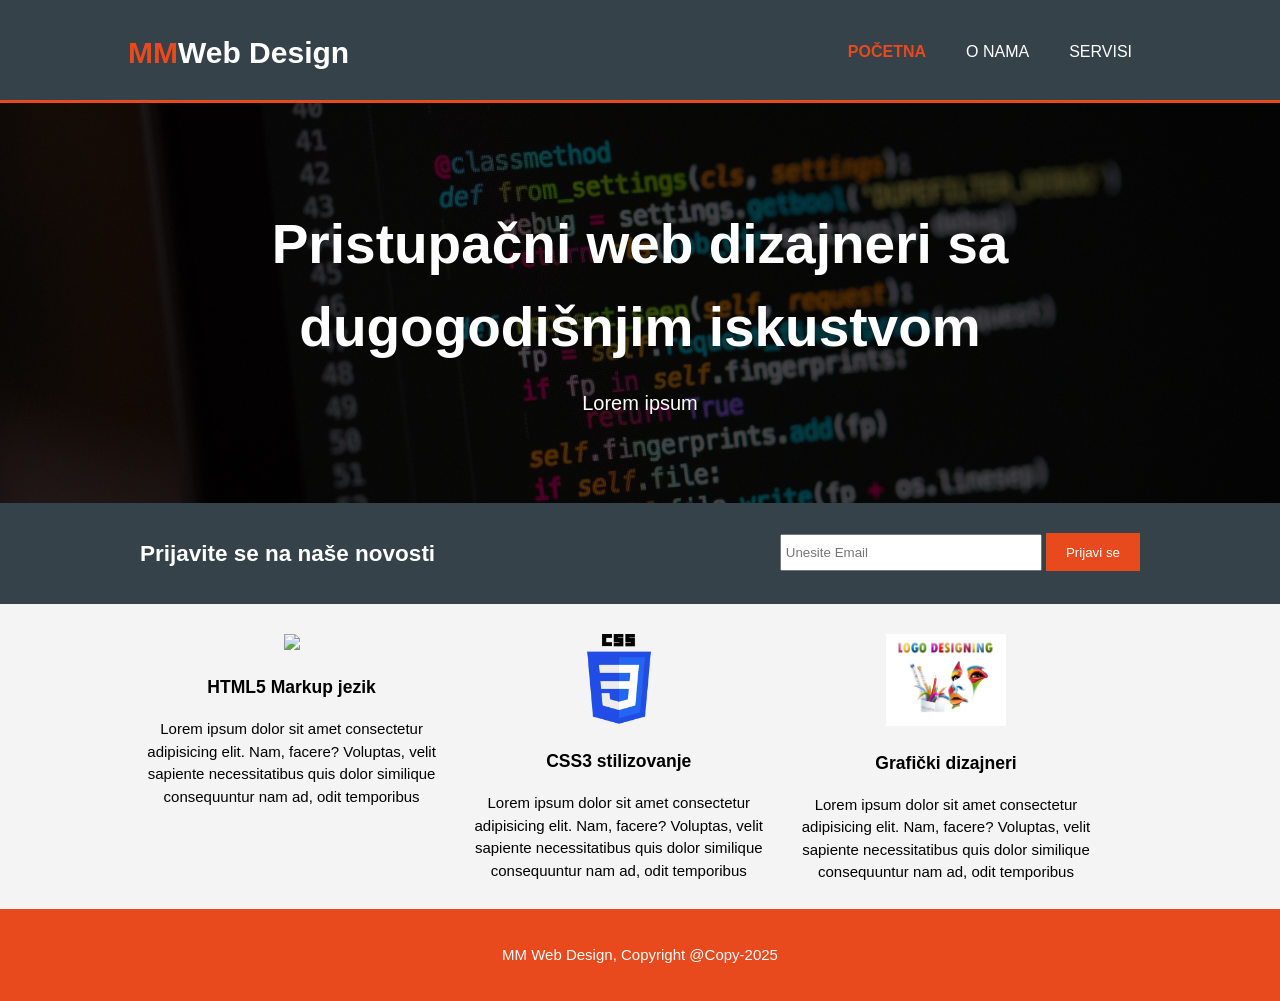
==== index.html @ d84302bc "f" ====
<!DOCTYPE html>
<html lang="en">
<head>
    <meta charset="UTF-8">
    <meta name="viewport" content="width=device-width, initial-scale=1.0">
    <title>MM Web Design | Dobro Došli</title>
    <link rel="stylesheet" type="text/css" href="ress/css/style.css">
</head>
<body>
    <header>  
        <div class="container">
            <div id="branding">
                <h1><span class="highlight">MM</span>Web Design</h1>
            </div>
            <nav>
                <ul>
                    <li class="current"><a href="index.html">Početna</a></li>
                    <li><a href="about.html">O Nama</a></li>
                    <li><a href="services.html">Servisi</a></li>
                </ul>
            </nav>
        </div>
    </header>

    <section id="showcase">
        <div class="container">
            <h1>Pristupačni web dizajneri sa dugogodišnjim iskustvom</h1>
            <p>Lorem ipsum  </p>
        </div>
    </section>

    <section id="newsletter">
        <div class="container">
            <h1>Prijavite se na naše novosti</h1>
            <form>
                <input type="email" placeholder="Unesite Email">
                <button type="submit" class="button_1">Prijavi se</button>
            </form>
        </div>
    </section>

    <section id="boxes">
        <div class="container">
            <div class="box">
                <img src="ress/img/h.png">
                <h3>HTML5 Markup jezik</h3>
                <p>Lorem ipsum dolor sit amet consectetur adipisicing elit. Nam, facere? Voluptas, velit sapiente necessitatibus quis dolor similique consequuntur nam ad, odit temporibus </p>
            </div>
            <div class="box">
                <img src="ress/img/c.png">
                <h3>CSS3 stilizovanje</h3>
                <p>Lorem ipsum dolor sit amet consectetur adipisicing elit. Nam, facere? Voluptas, velit sapiente necessitatibus quis dolor similique consequuntur nam ad, odit temporibus </p>
            </div>
            <div class="box">
                <img src="ress/img/g.jpg">
                <h3>Grafički dizajneri</h3>
                <p>Lorem ipsum dolor sit amet consectetur adipisicing elit. Nam, facere? Voluptas, velit sapiente necessitatibus quis dolor similique consequuntur nam ad, odit temporibus </p>
            </div>
        </div>
    </section>
    <footer>
        <p>MM Web Design, Copyright @Copy-2025</p>
    </footer>
</body>
</html>
---- ress/css/style.css ----
body{
    background-color: #f4f4f4;
    font: 15px/1.5 Arial, Helvetica, sans-serif;
    padding: 0px;
    margin: 0px;
}
/*global*/
.container{
    width: 80%;
    margin: auto;
    overflow: hidden;
}

ul{
    margin: 0;
    padding: 0;
}

.button_1{
    height: 38px;
    background-color: #e8491d;
    border: none;
    padding-left: 20px;
    padding-right: 20px;
    color: #ffffff;
}

.dark{
    padding: 15px;
    background-color: #35424a;
    color: #ffffff ;
    margin-top: 10px;
    margin-bottom: 10px;
}

/*header*/
header{
    background: #35424a;
    color: #ffffff;
    padding-top: 30px;
    min-height: 70px;
    border-bottom: #e8491d 3px solid;
}

header a{
    color: #ffffff;
    text-decoration: none;
    text-transform: uppercase;
    font-size: 16px;
}


header li{
    float: left;
    display: inline;
    padding: 0 20px 0 20px;
}

header #branding{
    float: left;
}

header #branding h1{
    margin: 0;
}

header nav{
    float: right;
    margin-top: 10px;
}

header .highlight, header .current a{
    color: #e8491d;
    font-weight: bold;
}

header a:hover{
    color: #cccccc;
    font-weight: bold;
}

/*showCase*/
#showcase{
    min-height: 400px;
    background: linear-gradient(rgba(0,0,0,0.7), rgba(0,0,0,0.7)), url('../img/Z.jpg') no-repeat 0 -300px;
    background-size: cover;
    text-align: center;
    color: #ffffff;
}

#showcase h1{
    margin-top: 100px;
    font-size: 55px;
    margin-bottom: 10px;
}

#showcase p{
    font-size: 20px;
}
/*newsletter*/
#newsletter{
    padding: 15px;
    color: #ffffff;
    background: #35424a;
}

#newsletter h1{
    float: left;
}

#newsletter form{
    float: right;
    margin-top: 15px;
}

#newsletter input[type="email"]{
    padding: 4px;
    height: 25px;
    width: 250px;
}

/*boxes*/
#boxes{
    margin-top: 20px;

}

#boxes .box{
    float: left;
    text-align: center;
    width: 30%;
    padding: 10px;
}

#boxes .box img{
    width: 120px;
   
}

aside#sidebar{
    float: right;
    width: 30%;
    margin-top: 10px;
}

aside#sidebar .quote input, aside#sidebar .quote textarea{
    width: 90%;
    padding: 5px;
}

/*main-col*/
article#main-col{
    float: left;
    width: 65%;
}

/*services*/
ul#services li{
    list-style: none;
    padding: 20px;
    border: #cccccc solid 1px;
    margin-bottom: 5px;
    background: #e6e6e6;
}
footer{
    color: #ffffff;
    background-color: #e8491d;
    text-align: center;
    padding: 20px;
}

/*media queris*/
@media(max-width:768px){
    header#brading,
    header nav,
    #newsletter h1,
    #newsletter form,
    #boxes .box,    
    header nav li,
    article#main-col,
    aside#sidebar{
        float: none;
        text-align: center;
        width: 100%;
    }

    header{
        padding-bottom: 20px;
    }

    #showcase h1{
        margin-top: 40px;
    }

    #newsletter button, .quote button{
        display: block;
        width: 100%;
    }

    #newsletter form input[type="email"], .quote button, .quote textarea  {
        width: 100%;
        margin-bottom: 5px;
    }
}
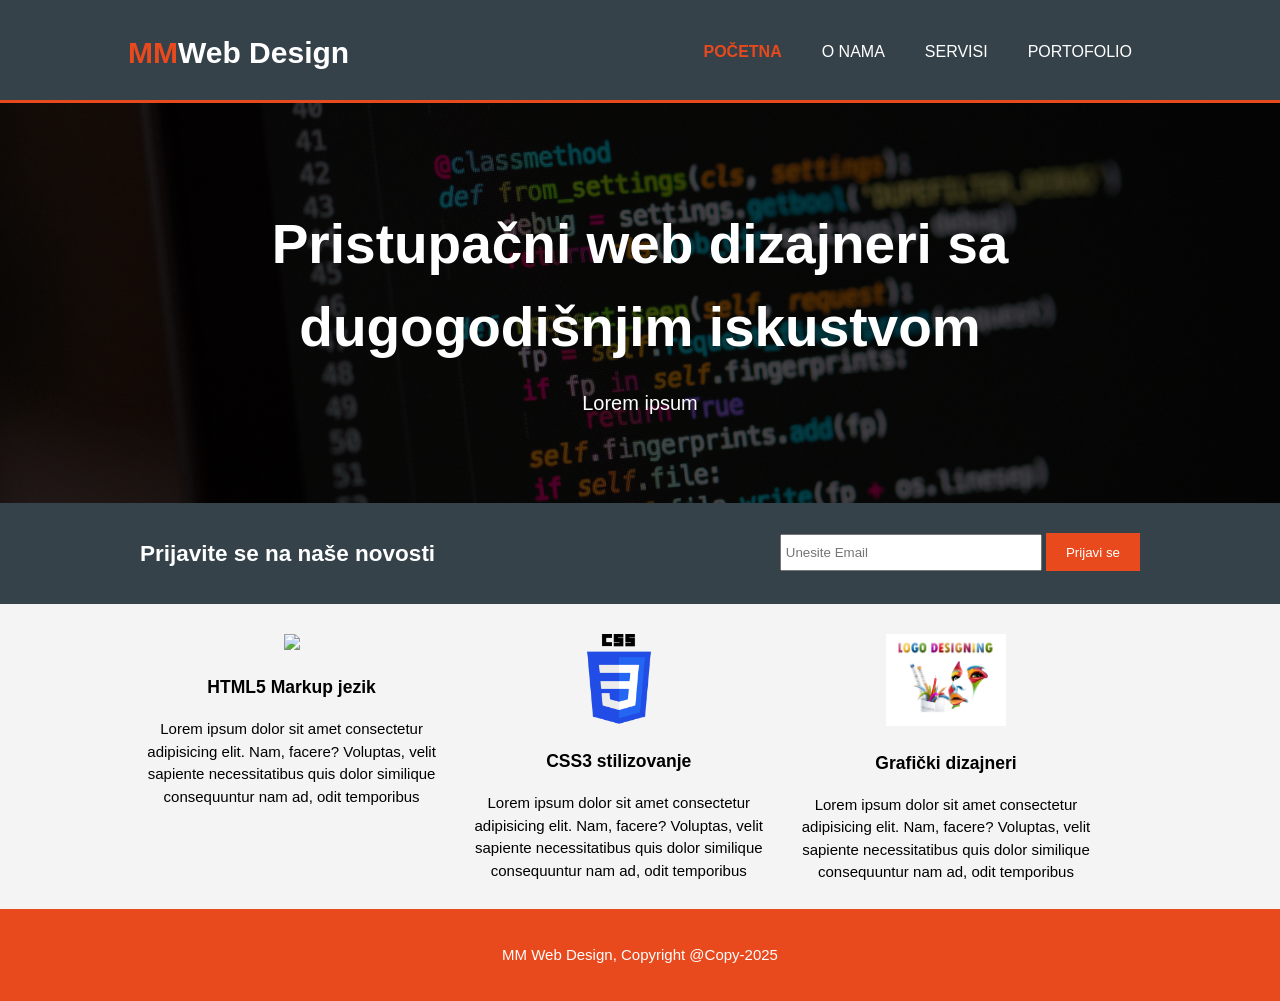
==== commit 136b4dfd: "s" ====
--- a/index.html
+++ b/index.html
@@ -17,6 +17,7 @@
                     <li class="current"><a href="index.html">Početna</a></li>
                     <li><a href="about.html">O Nama</a></li>
                     <li><a href="services.html">Servisi</a></li>
+                    <li><a href="portfolio.html">Portofolio</a></li>
                 </ul>
             </nav>
         </div>
--- a/ress/css/style.css
+++ b/ress/css/style.css
@@ -4,7 +4,7 @@
     padding: 0px;
     margin: 0px;
 }
-/*global*/
+/*globalno*/
 .container{
     width: 80%;
     margin: auto;
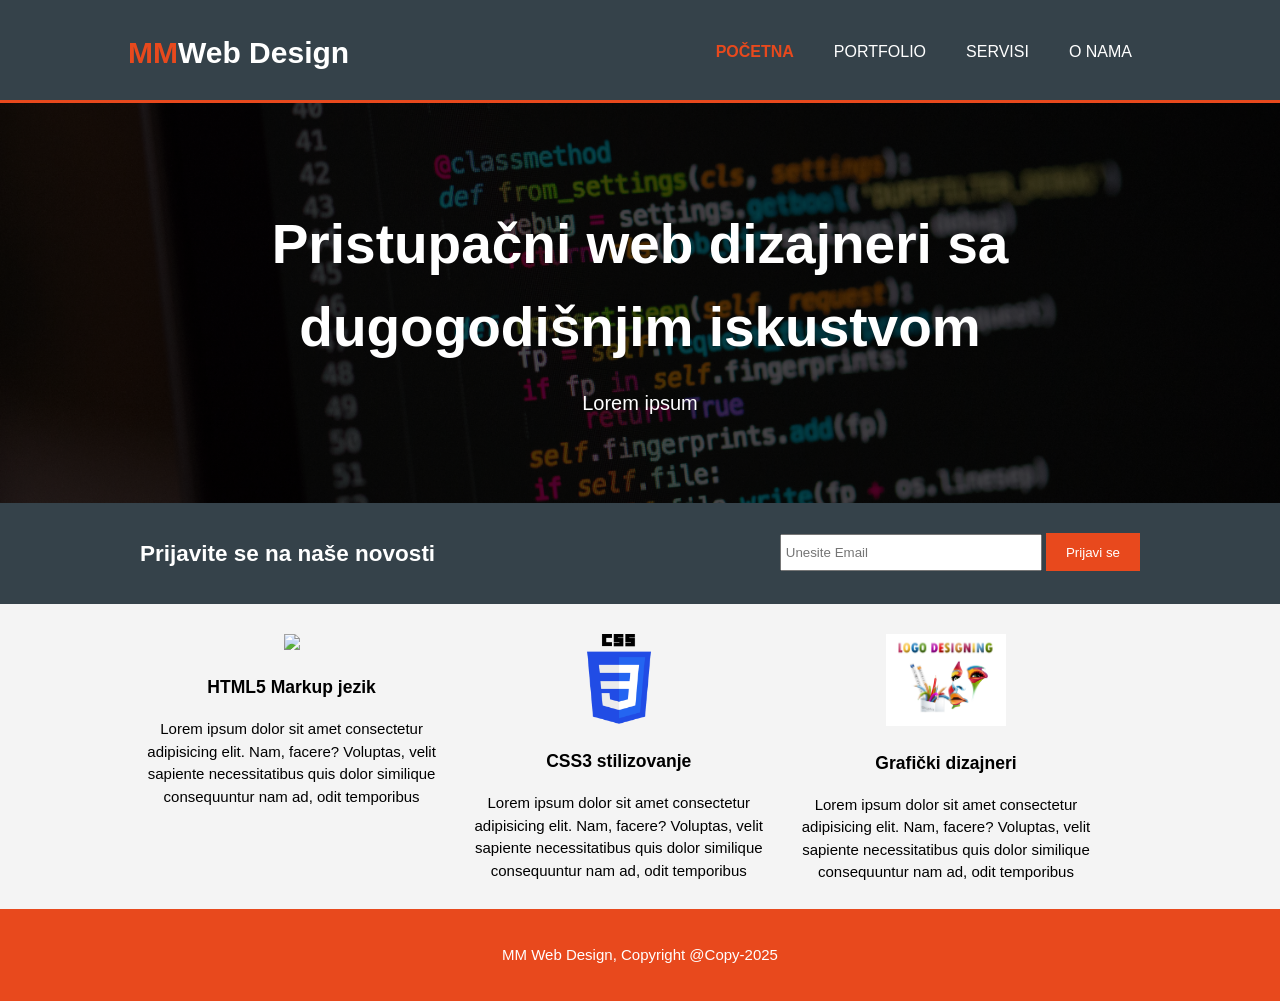
==== commit 7c7e9f13: "a" ====
--- a/index.html
+++ b/index.html
@@ -15,9 +15,9 @@
             <nav>
                 <ul>
                     <li class="current"><a href="index.html">Početna</a></li>
+                    <li><a href="portfolio.html">Portfolio</a></li>
+                    <li><a href="services.html">Servisi</a></li>
                     <li><a href="about.html">O Nama</a></li>
-                    <li><a href="services.html">Servisi</a></li>
-                    <li><a href="portfolio.html">Portofolio</a></li>
                 </ul>
             </nav>
         </div>
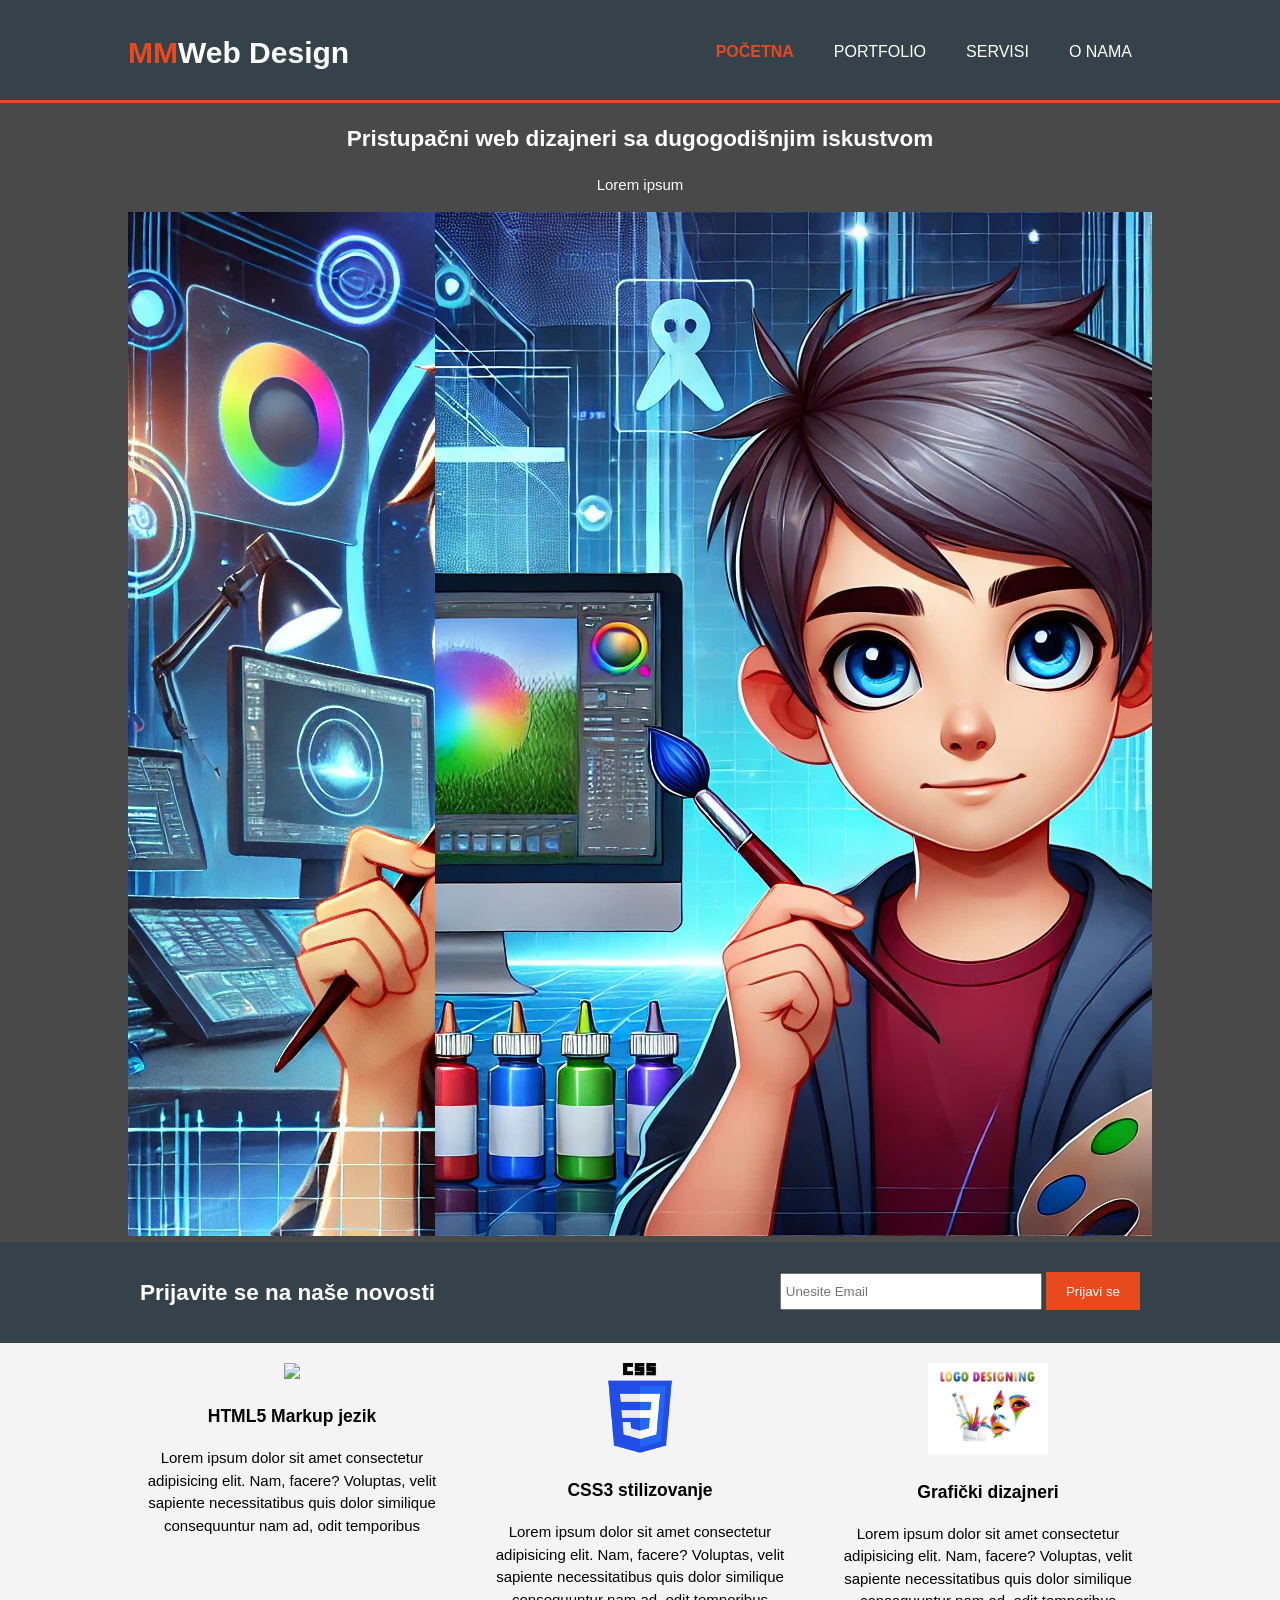
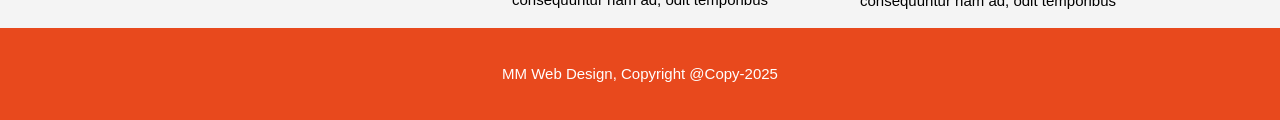
==== commit bc7b9b8f: "s s" ====
--- a/index.html
+++ b/index.html
@@ -23,10 +23,14 @@
         </div>
     </header>
 
-    <section id="showcase">
+    <section id="showcaseINDEX">
         <div class="container">
             <h1>Pristupačni web dizajneri sa dugogodišnjim iskustvom</h1>
             <p>Lorem ipsum  </p>
+            <div class="slike">
+                <div class="matej"> <img src="ress/img/matej.jpg" alt=""></div>
+                <div class="mihajlo"><img src="ress/img/mihajlo.jpg"></div>
+            </div>
         </div>
     </section>
 
--- a/ress/css/style.css
+++ b/ress/css/style.css
@@ -9,6 +9,16 @@
     width: 80%;
     margin: auto;
     overflow: hidden;
+}
+.slike{
+    display: flex;
+    size-adjust: 10%;
+}
+.matej{
+    max-width: 30%;
+}
+.mihajlo{
+    max-width: 30%;
 }
 
 ul{
@@ -82,7 +92,14 @@
 /*showCase*/
 #showcase{
     min-height: 400px;
-    background: linear-gradient(rgba(0,0,0,0.7), rgba(0,0,0,0.7)), url('../img/Z.jpg') no-repeat 0 -300px;
+    background: linear-gradient(rgba(0,0,0,0.7), rgba(0,0,0,0.7)), url('../img/Z.jpg') no-repeat 0;
+    background-size: cover;
+    text-align: center;
+    color: #ffffff;
+}
+#showcaseINDEX{
+    min-height: 400px;
+    background: linear-gradient(rgba(0,0,0,0.7), rgba(0,0,0,0.7)), url('../img/aaa.jpg') no-repeat 0;
     background-size: cover;
     text-align: center;
     color: #ffffff;
@@ -122,19 +139,26 @@
 /*boxes*/
 #boxes{
     margin-top: 20px;
-
-}
-
-#boxes .box{
-    float: left;
-    text-align: center;
-    width: 30%;
-    padding: 10px;
+}
+
+#boxes .box {
+    flex: 1;
+    text-align: center;
 }
 
 #boxes .box img{
     width: 120px;
    
+}
+
+#boxes .container {
+    display: flex;
+    justify-content: space-between;
+    gap: 20px; /* Razmak između kutija */
+}
+
+#boxes .box:last-child {
+    margin-right: 0;
 }
 
 aside#sidebar{
@@ -167,6 +191,31 @@
     background-color: #e8491d;
     text-align: center;
     padding: 20px;
+}
+
+#portfolio {
+    display: flex;
+    flex-wrap: wrap;
+    justify-content: space-between;
+    gap: 20px;
+}
+
+.project {
+    flex: 1 1 calc(33% - 20px); /* Svaki projekat zauzima 50% širine minus gap razmak */
+    margin-bottom: 20px; /* Razmak između projekata */
+}
+
+.project img {
+    width: 100%;
+    height: auto;
+}
+
+.project h3 {
+    margin-top: 10px;
+}
+
+.project p {
+    font-size: 14px;
 }
 
 /*media queris*/
@@ -201,4 +250,26 @@
         width: 100%;
         margin-bottom: 5px;
     }
+
+    #boxes .container {
+        flex-direction: column; /* Postavljanje kutija u vertikalni raspored */
+        align-items: center; /* Centriranje kutija */
+        gap: 10px; /* Manji razmak između kutija */
+    }
+
+    #boxes .box {
+        width: 100%; /* Svaka kutija zauzima 100% širine */
+        margin-right: 0; /* Uklanjanje margine sa desne strane */
+    }
+
+    #portfolio {
+        flex-direction: column; /* Postavljanje projekata u vertikalni raspored */
+        align-items: center; /* Centriranje projekata */
+        gap: 10px; /* Manji razmak između projekata */
+    }
+
+    .project {
+        width: 100%; /* Svaki projekat zauzima 100% širine */
+        max-width: none; /* Uklanjanje maksimalne širine */
+    }
 }
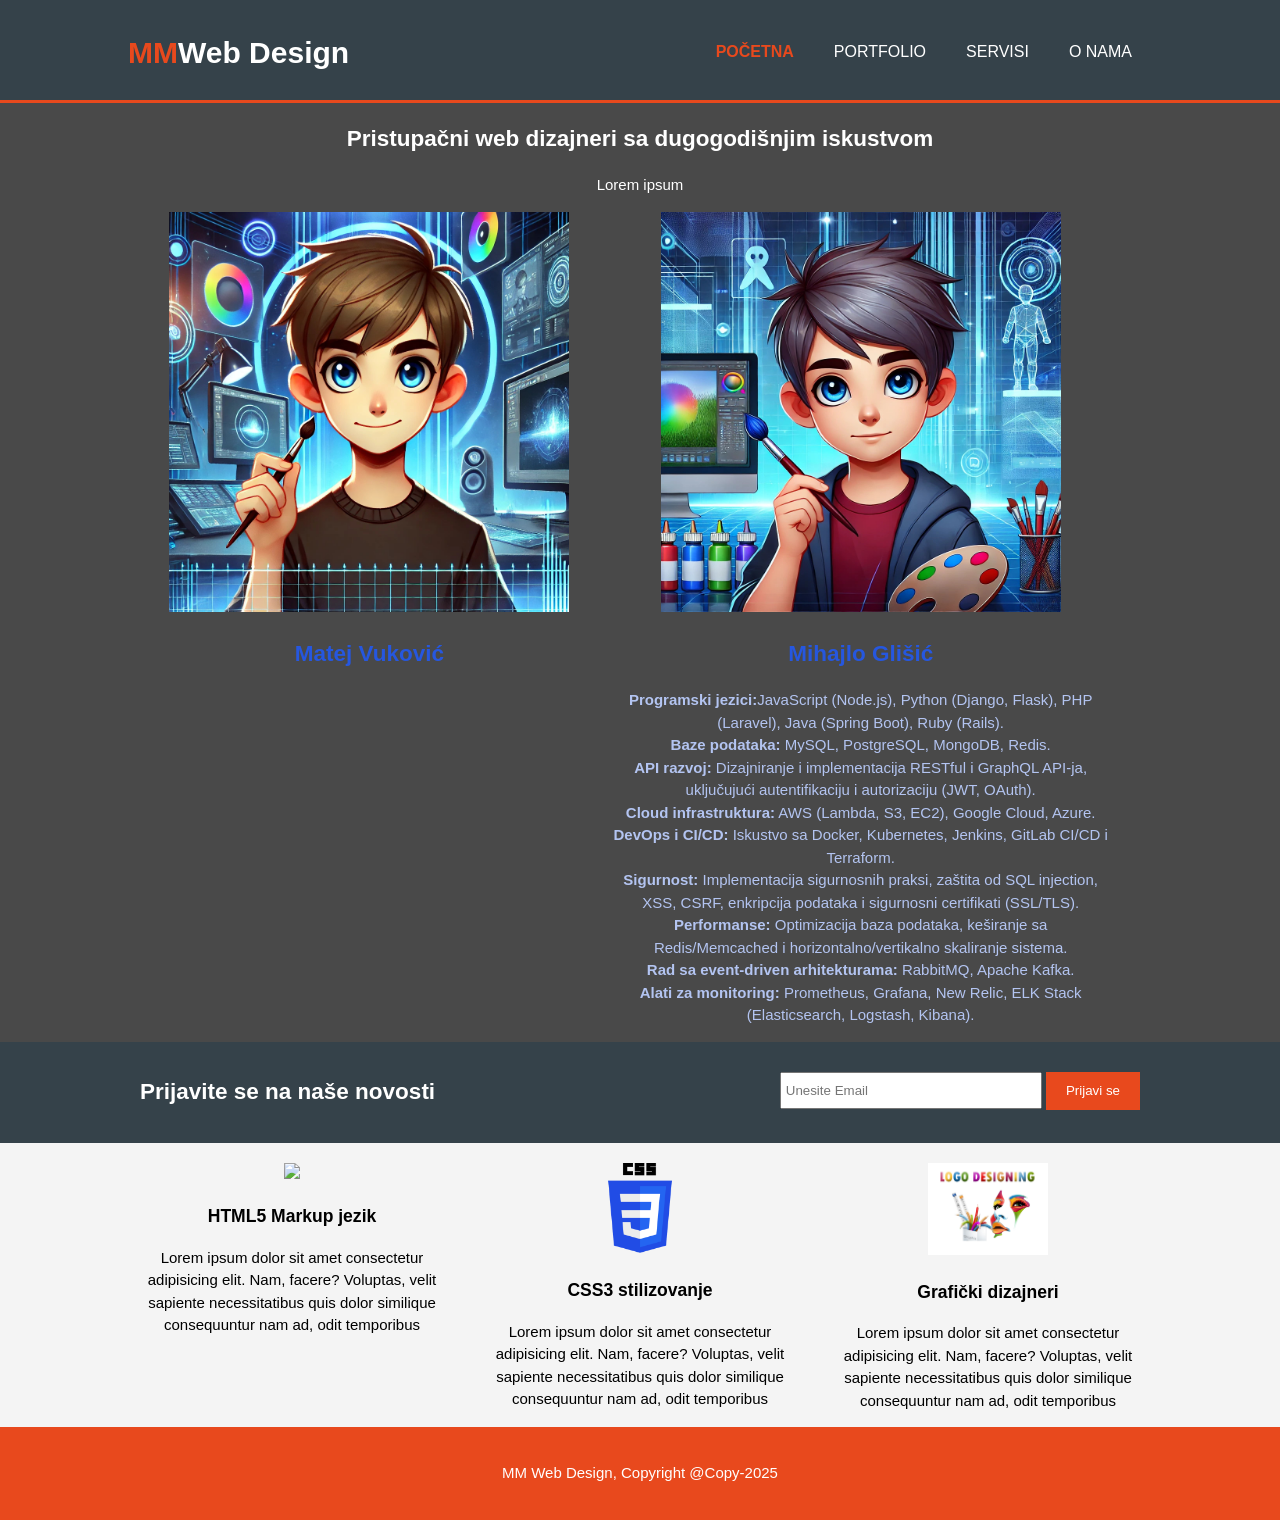
==== commit 47bdf30e: "za sad" ====
--- a/index.html
+++ b/index.html
@@ -28,8 +28,26 @@
             <h1>Pristupačni web dizajneri sa dugogodišnjim iskustvom</h1>
             <p>Lorem ipsum  </p>
             <div class="slike">
-                <div class="matej"> <img src="ress/img/matej.jpg" alt=""></div>
-                <div class="mihajlo"><img src="ress/img/mihajlo.jpg"></div>
+                <div class="matej"><img src="ress/img/matej.jpg" alt="">
+                    <h2>Matej Vuković</h2>
+                    <p>
+
+                    </p>
+                </div>
+                <div class="mihajlo"><img src="ress/img/mihajlo.jpg">
+                    <h2>Mihajlo Glišić</h2>
+                    <p>
+                       <b>Programski jezici:</b>JavaScript (Node.js), Python (Django, Flask), PHP (Laravel), Java (Spring Boot), Ruby (Rails). <br>
+                       <b>Baze podataka:</b>  MySQL, PostgreSQL, MongoDB, Redis. <br>
+                       <b>API razvoj:</b> Dizajniranje i implementacija RESTful i GraphQL API-ja, uključujući autentifikaciju i autorizaciju (JWT, OAuth).<br>
+                        <b>Cloud infrastruktura:</b> AWS (Lambda, S3, EC2), Google Cloud, Azure.<br>
+                        <b>DevOps i CI/CD: </b>Iskustvo sa Docker, Kubernetes, Jenkins, GitLab CI/CD i Terraform.<br>
+                        <b>Sigurnost:</b> Implementacija sigurnosnih praksi, zaštita od SQL injection, XSS, CSRF, enkripcija podataka i sigurnosni certifikati (SSL/TLS).<br>
+                        <b>Performanse:</b> Optimizacija baza podataka, keširanje sa Redis/Memcached i horizontalno/vertikalno skaliranje sistema.<br>
+                        <b>Rad sa event-driven arhitekturama: </b>RabbitMQ, Apache Kafka.<br>
+                        <b>Alati za monitoring:</b> Prometheus, Grafana, New Relic, ELK Stack (Elasticsearch, Logstash, Kibana).<br>
+                    </p>
+                </div>
             </div>
         </div>
     </section>
--- a/ress/css/style.css
+++ b/ress/css/style.css
@@ -10,15 +10,30 @@
     margin: auto;
     overflow: hidden;
 }
+.img{
+    max-width: 100%;
+    max-height: 100%;
+}
 .slike{
     display: flex;
-    size-adjust: 10%;
-}
-.matej{
-    max-width: 30%;
-}
-.mihajlo{
-    max-width: 30%;
+    max-width: 100%;
+    max-height: 100%;
+    justify-content: space-evenly;
+}
+.matej img{
+    width: 400px;
+    height: 400px;
+}
+.mihajlo img{
+    width: 400px;
+    height: 400px;
+}
+.slike h2{
+    color: rgb(38, 87, 223);
+}
+.slike p{
+    color: rgb(179, 196, 241);;
+    max-width: 500px;
 }
 
 ul{
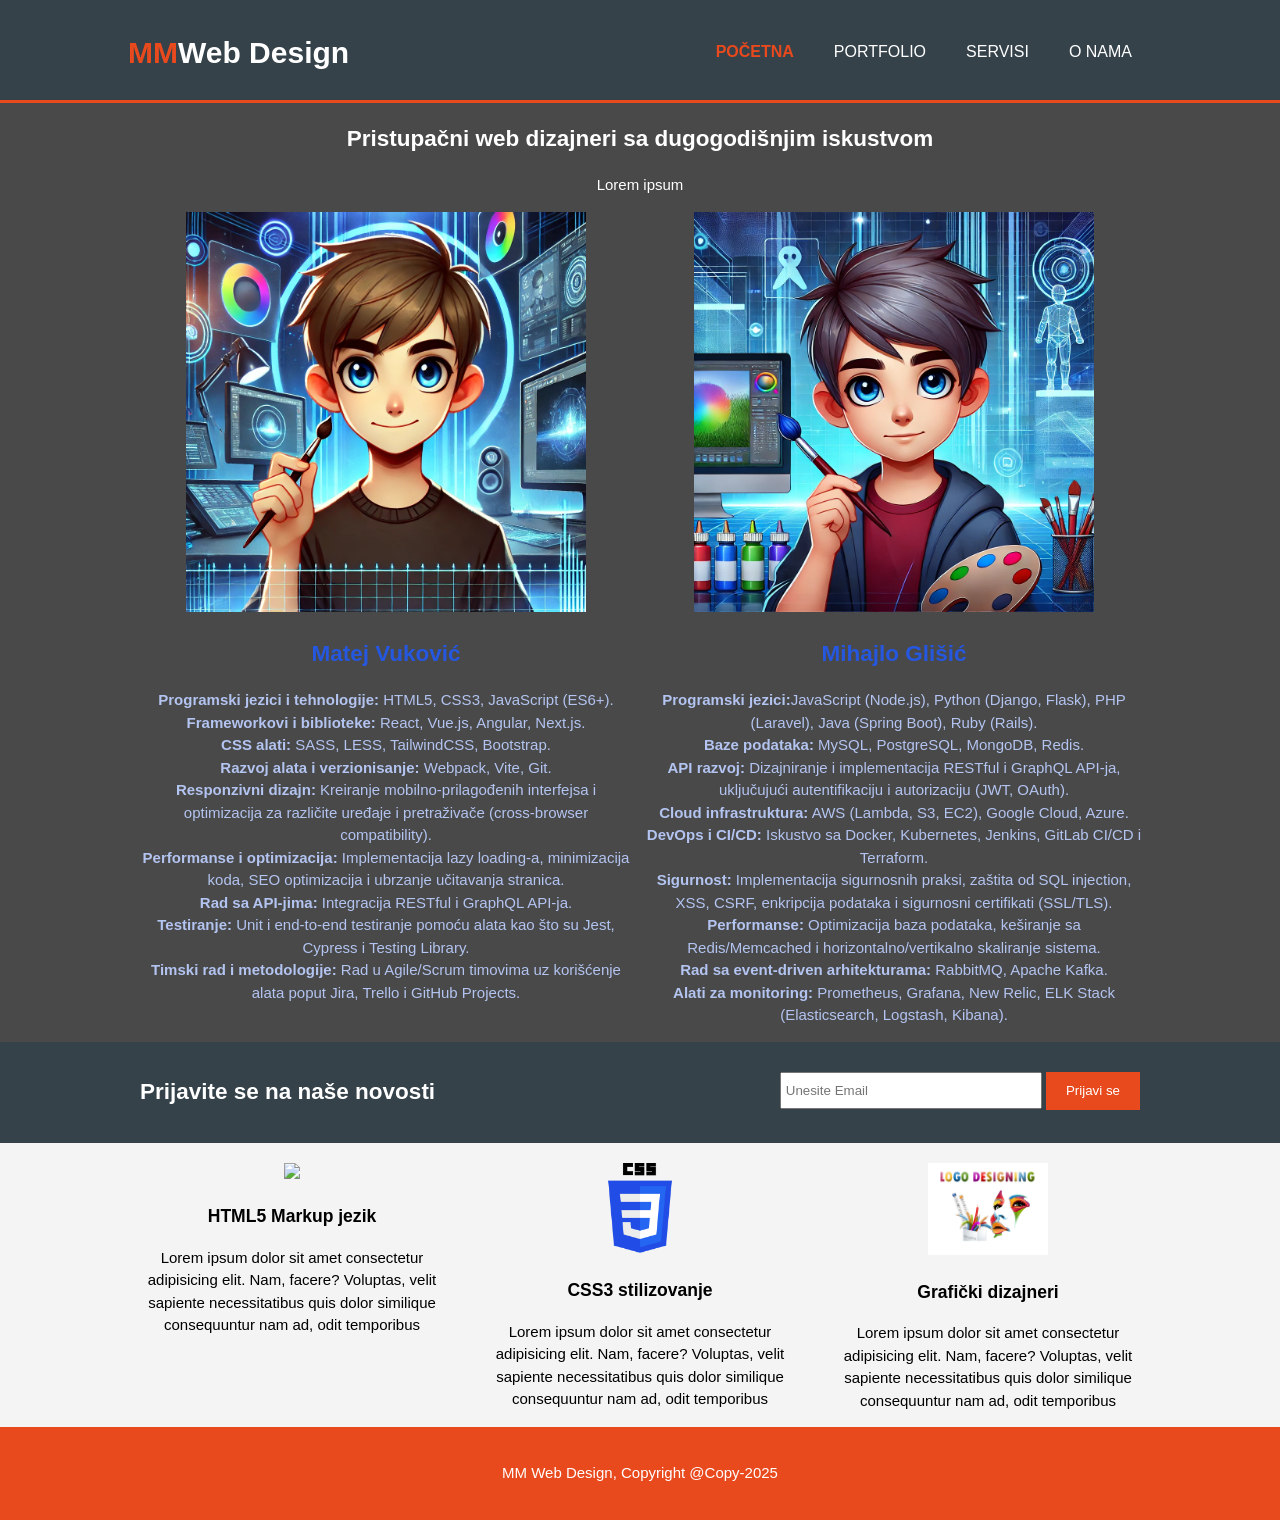
==== commit 9b6310be: "ss" ====
--- a/index.html
+++ b/index.html
@@ -31,7 +31,15 @@
                 <div class="matej"><img src="ress/img/matej.jpg" alt="">
                     <h2>Matej Vuković</h2>
                     <p>
-
+                        <b>Programski jezici i tehnologije:</b> HTML5, CSS3, JavaScript (ES6+).<br>
+                        <b>Frameworkovi i biblioteke:</b> React, Vue.js, Angular, Next.js.<br>
+                        <b>CSS alati:</b> SASS, LESS, TailwindCSS, Bootstrap.<br>
+                        <b>Razvoj alata i verzionisanje:</b> Webpack, Vite, Git.<br>
+                        <b>Responzivni dizajn:</b> Kreiranje mobilno-prilagođenih interfejsa i optimizacija za različite uređaje i pretraživače (cross-browser compatibility).<br>
+                        <b>Performanse i optimizacija:</b> Implementacija lazy loading-a, minimizacija koda, SEO optimizacija i ubrzanje učitavanja stranica.<br>
+                        <b>Rad sa API-jima:</b> Integracija RESTful i GraphQL API-ja.<br>
+                        <b>Testiranje:</b> Unit i end-to-end testiranje pomoću alata kao što su Jest, Cypress i Testing Library.<br>
+                        <b>Timski rad i metodologije:</b> Rad u Agile/Scrum timovima uz korišćenje alata poput Jira, Trello i GitHub Projects.<br>
                     </p>
                 </div>
                 <div class="mihajlo"><img src="ress/img/mihajlo.jpg">
--- a/ress/css/style.css
+++ b/ress/css/style.css
@@ -220,6 +220,10 @@
     margin-bottom: 20px; /* Razmak između projekata */
 }
 
+.project-description-label {
+    padding-bottom: 10px;
+}
+
 .project img {
     width: 100%;
     height: auto;
@@ -231,6 +235,25 @@
 
 .project p {
     font-size: 14px;
+}
+
+.input-group {
+    width: 100%; 
+    flex-direction: column;
+}
+
+.input-group textarea {
+    width: 100%; 
+    padding: 10px; 
+    box-sizing: border-box; 
+    resize: vertical; 
+}
+
+.form-action {
+    display: flex;
+    justify-content: center; 
+    align-items: center; 
+    width: 100%; 
 }
 
 /*media queris*/
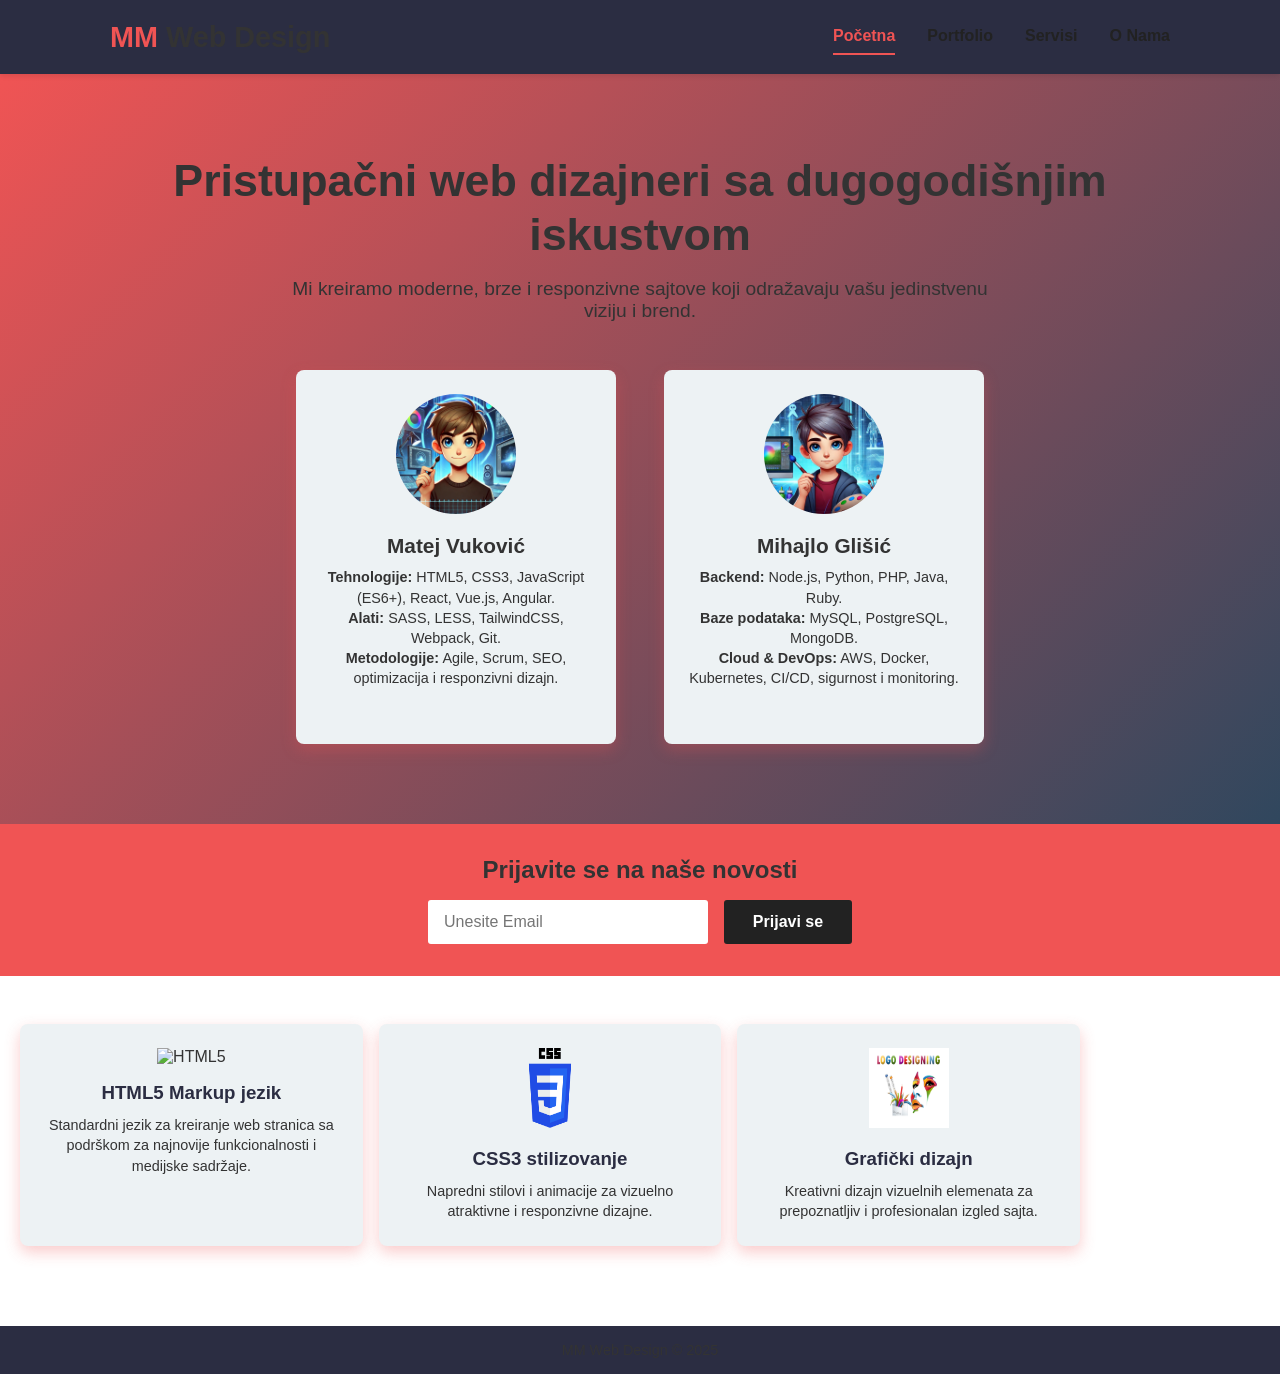
==== commit 4109331f: "all pages modified" ====
--- a/index.html
+++ b/index.html
@@ -1,20 +1,22 @@
 <!DOCTYPE html>
-<html lang="en">
+<html lang="sr">
+
 <head>
-    <meta charset="UTF-8">
-    <meta name="viewport" content="width=device-width, initial-scale=1.0">
-    <title>MM Web Design | Dobro Došli</title>
-    <link rel="stylesheet" type="text/css" href="ress/css/style.css">
+    <meta charset="UTF-8" />
+    <meta name="viewport" content="width=device-width, initial-scale=1" />
+    <title>MM Web Design | Početna</title>
+    <link rel="stylesheet" href="ress/css/style.css" />
 </head>
+
 <body>
-    <header>  
-        <div class="container">
-            <div id="branding">
-                <h1><span class="highlight">MM</span>Web Design</h1>
+    <header class="site-header">
+        <div class="container header-container">
+            <div class="logo">
+                <h1><span class="highlight">MM</span> Web Design</h1>
             </div>
-            <nav>
-                <ul>
-                    <li class="current"><a href="index.html">Početna</a></li>
+            <nav class="main-nav">
+                <ul class="nav-list">
+                    <li><a href="index.html" class="active">Početna</a></li>
                     <li><a href="portfolio.html">Portfolio</a></li>
                     <li><a href="services.html">Servisi</a></li>
                     <li><a href="about.html">O Nama</a></li>
@@ -23,74 +25,65 @@
         </div>
     </header>
 
-    <section id="showcaseINDEX">
+    <section id="showcase" class="showcase-index">
         <div class="container">
             <h1>Pristupačni web dizajneri sa dugogodišnjim iskustvom</h1>
-            <p>Lorem ipsum  </p>
-            <div class="slike">
-                <div class="matej"><img src="ress/img/matej.jpg" alt="">
+            <p>Mi kreiramo moderne, brze i responzivne sajtove koji odražavaju vašu jedinstvenu viziju i brend.</p>
+            <div class="profiles">
+                <article class="profile">
+                    <img src="ress/img/matej.jpg" alt="Matej Vuković" />
                     <h2>Matej Vuković</h2>
                     <p>
-                        <b>Programski jezici i tehnologije:</b> HTML5, CSS3, JavaScript (ES6+).<br>
-                        <b>Frameworkovi i biblioteke:</b> React, Vue.js, Angular, Next.js.<br>
-                        <b>CSS alati:</b> SASS, LESS, TailwindCSS, Bootstrap.<br>
-                        <b>Razvoj alata i verzionisanje:</b> Webpack, Vite, Git.<br>
-                        <b>Responzivni dizajn:</b> Kreiranje mobilno-prilagođenih interfejsa i optimizacija za različite uređaje i pretraživače (cross-browser compatibility).<br>
-                        <b>Performanse i optimizacija:</b> Implementacija lazy loading-a, minimizacija koda, SEO optimizacija i ubrzanje učitavanja stranica.<br>
-                        <b>Rad sa API-jima:</b> Integracija RESTful i GraphQL API-ja.<br>
-                        <b>Testiranje:</b> Unit i end-to-end testiranje pomoću alata kao što su Jest, Cypress i Testing Library.<br>
-                        <b>Timski rad i metodologije:</b> Rad u Agile/Scrum timovima uz korišćenje alata poput Jira, Trello i GitHub Projects.<br>
+                        <strong>Tehnologije:</strong> HTML5, CSS3, JavaScript (ES6+), React, Vue.js, Angular.<br />
+                        <strong>Alati:</strong> SASS, LESS, TailwindCSS, Webpack, Git.<br />
+                        <strong>Metodologije:</strong> Agile, Scrum, SEO, optimizacija i responzivni dizajn.
                     </p>
-                </div>
-                <div class="mihajlo"><img src="ress/img/mihajlo.jpg">
+                </article>
+
+                <article class="profile">
+                    <img src="ress/img/mihajlo.jpg" alt="Mihajlo Glišić" />
                     <h2>Mihajlo Glišić</h2>
                     <p>
-                       <b>Programski jezici:</b>JavaScript (Node.js), Python (Django, Flask), PHP (Laravel), Java (Spring Boot), Ruby (Rails). <br>
-                       <b>Baze podataka:</b>  MySQL, PostgreSQL, MongoDB, Redis. <br>
-                       <b>API razvoj:</b> Dizajniranje i implementacija RESTful i GraphQL API-ja, uključujući autentifikaciju i autorizaciju (JWT, OAuth).<br>
-                        <b>Cloud infrastruktura:</b> AWS (Lambda, S3, EC2), Google Cloud, Azure.<br>
-                        <b>DevOps i CI/CD: </b>Iskustvo sa Docker, Kubernetes, Jenkins, GitLab CI/CD i Terraform.<br>
-                        <b>Sigurnost:</b> Implementacija sigurnosnih praksi, zaštita od SQL injection, XSS, CSRF, enkripcija podataka i sigurnosni certifikati (SSL/TLS).<br>
-                        <b>Performanse:</b> Optimizacija baza podataka, keširanje sa Redis/Memcached i horizontalno/vertikalno skaliranje sistema.<br>
-                        <b>Rad sa event-driven arhitekturama: </b>RabbitMQ, Apache Kafka.<br>
-                        <b>Alati za monitoring:</b> Prometheus, Grafana, New Relic, ELK Stack (Elasticsearch, Logstash, Kibana).<br>
+                        <strong>Backend:</strong> Node.js, Python, PHP, Java, Ruby.<br />
+                        <strong>Baze podataka:</strong> MySQL, PostgreSQL, MongoDB.<br />
+                        <strong>Cloud & DevOps:</strong> AWS, Docker, Kubernetes, CI/CD, sigurnost i monitoring.
                     </p>
-                </div>
+                </article>
             </div>
         </div>
     </section>
 
     <section id="newsletter">
-        <div class="container">
-            <h1>Prijavite se na naše novosti</h1>
+        <div class="container newsletter-container">
+            <h2>Prijavite se na naše novosti</h2>
             <form>
-                <input type="email" placeholder="Unesite Email">
-                <button type="submit" class="button_1">Prijavi se</button>
+                <input type="email" placeholder="Unesite Email" required />
+                <button type="submit" class="btn">Prijavi se</button>
             </form>
         </div>
     </section>
 
-    <section id="boxes">
-        <div class="container">
-            <div class="box">
-                <img src="ress/img/h.png">
-                <h3>HTML5 Markup jezik</h3>
-                <p>Lorem ipsum dolor sit amet consectetur adipisicing elit. Nam, facere? Voluptas, velit sapiente necessitatibus quis dolor similique consequuntur nam ad, odit temporibus </p>
-            </div>
-            <div class="box">
-                <img src="ress/img/c.png">
-                <h3>CSS3 stilizovanje</h3>
-                <p>Lorem ipsum dolor sit amet consectetur adipisicing elit. Nam, facere? Voluptas, velit sapiente necessitatibus quis dolor similique consequuntur nam ad, odit temporibus </p>
-            </div>
-            <div class="box">
-                <img src="ress/img/g.jpg">
-                <h3>Grafički dizajneri</h3>
-                <p>Lorem ipsum dolor sit amet consectetur adipisicing elit. Nam, facere? Voluptas, velit sapiente necessitatibus quis dolor similique consequuntur nam ad, odit temporibus </p>
-            </div>
+    <section id="features" class="container">
+        <div class="feature-box">
+            <img src="ress/img/h.png" alt="HTML5" />
+            <h3>HTML5 Markup jezik</h3>
+            <p>Standardni jezik za kreiranje web stranica sa podrškom za najnovije funkcionalnosti i medijske sadržaje.</p>
+        </div>
+        <div class="feature-box">
+            <img src="ress/img/c.png" alt="CSS3" />
+            <h3>CSS3 stilizovanje</h3>
+            <p>Napredni stilovi i animacije za vizuelno atraktivne i responzivne dizajne.</p>
+        </div>
+        <div class="feature-box">
+            <img src="ress/img/g.jpg" alt="Grafika" />
+            <h3>Grafički dizajn</h3>
+            <p>Kreativni dizajn vizuelnih elemenata za prepoznatljiv i profesionalan izgled sajta.</p>
         </div>
     </section>
-    <footer>
-        <p>MM Web Design, Copyright @Copy-2025</p>
+
+    <footer class="site-footer">
+        <p>MM Web Design © 2025</p>
     </footer>
 </body>
+
 </html>
--- a/ress/css/style.css
+++ b/ress/css/style.css
@@ -1,313 +1,472 @@
-body{
-    background-color: #f4f4f4;
-    font: 15px/1.5 Arial, Helvetica, sans-serif;
-    padding: 0px;
-    margin: 0px;
-}
-/*globalno*/
-.container{
-    width: 80%;
-    margin: auto;
-    overflow: hidden;
-}
-.img{
-    max-width: 100%;
-    max-height: 100%;
-}
-.slike{
-    display: flex;
-    max-width: 100%;
-    max-height: 100%;
-    justify-content: space-evenly;
-}
-.matej img{
-    width: 400px;
-    height: 400px;
-}
-.mihajlo img{
-    width: 400px;
-    height: 400px;
-}
-.slike h2{
-    color: rgb(38, 87, 223);
-}
-.slike p{
-    color: rgb(179, 196, 241);;
-    max-width: 500px;
-}
-
-ul{
+/* Osnovni reset */
+
+* {
     margin: 0;
     padding: 0;
-}
-
-.button_1{
-    height: 38px;
-    background-color: #e8491d;
+    box-sizing: border-box;
+    font-family: 'Segoe UI', Tahoma, Geneva, Verdana, sans-serif;
+    color: #333;
+}
+
+
+/* Linkovi */
+
+a {
+    text-decoration: none;
+    color: #222;
+}
+
+a:hover,
+a:focus {
+    color: #f05454;
+    outline: none;
+}
+
+
+/* Container */
+
+.container {
+    max-width: 1100px;
+    margin: 0 auto;
+    padding: 0 20px;
+}
+
+
+/* --- HEADER --- */
+
+.site-header {
+    background-color: #2b2d42;
+    color: #edf2f4;
+    padding: 1.2rem 0;
+    box-shadow: 0 2px 5px rgba(0, 0, 0, 0.1);
+    position: sticky;
+    top: 0;
+    z-index: 100;
+}
+
+.header-container {
+    display: flex;
+    justify-content: space-between;
+    align-items: center;
+}
+
+.logo h1 {
+    font-weight: 700;
+    font-size: 1.8rem;
+}
+
+.logo .highlight {
+    color: #f05454;
+}
+
+
+/* --- NAV --- */
+
+.main-nav .nav-list {
+    list-style: none;
+    display: flex;
+    gap: 2rem;
+}
+
+.main-nav .nav-list li a {
+    font-weight: 600;
+    padding: 0.5rem 0;
+    transition: color 0.3s ease;
+    border-bottom: 2px solid transparent;
+    display: inline-block;
+}
+
+.main-nav .nav-list li a.active,
+.main-nav .nav-list li a:hover {
+    color: #f05454;
+    border-bottom-color: #f05454;
+}
+
+
+/* --- SHOWCASE INDEX --- */
+
+.showcase-index {
+    background: linear-gradient(135deg, #f05454 0%, #30475e 100%);
+    color: white;
+    text-align: center;
+    padding: 5rem 1rem;
+}
+
+.showcase-index h1 {
+    font-size: 2.8rem;
+    margin-bottom: 1rem;
+    line-height: 1.2;
+}
+
+.showcase-index p {
+    font-size: 1.2rem;
+    max-width: 700px;
+    margin: 0 auto 2rem;
+    font-weight: 400;
+}
+
+.profiles {
+    display: flex;
+    justify-content: center;
+    gap: 3rem;
+    flex-wrap: wrap;
+    margin-top: 3rem;
+}
+
+.profile {
+    background-color: #edf2f4;
+    padding: 1.5rem;
+    border-radius: 8px;
+    width: 320px;
+    box-shadow: 0 6px 15px rgba(240, 84, 84, 0.3);
+    color: #2b2d42;
+    text-align: center;
+    transition: transform 0.3s ease;
+}
+
+.profile:hover {
+    transform: translateY(-10px);
+}
+
+.profile img {
+    width: 120px;
+    height: 120px;
+    border-radius: 50%;
+    object-fit: cover;
+    margin-bottom: 1rem;
+}
+
+.profile h2 {
+    margin-bottom: 0.6rem;
+    font-size: 1.3rem;
+}
+
+.profile p {
+    font-size: 0.9rem;
+    line-height: 1.4;
+}
+
+
+/* --- NEWSLETTER --- */
+
+#newsletter {
+    background-color: #f05454;
+    padding: 2rem 0;
+    text-align: center;
+    color: white;
+}
+
+.newsletter-container form {
+    margin-top: 1rem;
+    display: flex;
+    justify-content: center;
+    gap: 1rem;
+    flex-wrap: wrap;
+}
+
+.newsletter-container input[type='email'] {
+    padding: 0.8rem 1rem;
     border: none;
-    padding-left: 20px;
-    padding-right: 20px;
-    color: #ffffff;
-}
-
-.dark{
-    padding: 15px;
-    background-color: #35424a;
-    color: #ffffff ;
-    margin-top: 10px;
-    margin-bottom: 10px;
-}
-
-/*header*/
-header{
-    background: #35424a;
-    color: #ffffff;
-    padding-top: 30px;
-    min-height: 70px;
-    border-bottom: #e8491d 3px solid;
-}
-
-header a{
-    color: #ffffff;
-    text-decoration: none;
-    text-transform: uppercase;
+    border-radius: 3px;
+    width: 280px;
+    font-size: 1rem;
+}
+
+.newsletter-container input[type='email']:focus {
+    outline: 3px solid #e63946;
+}
+
+.newsletter-container .btn {
+    background-color: #222;
+    border: none;
+    color: white;
+    padding: 0.8rem 1.8rem;
+    cursor: pointer;
+    border-radius: 3px;
+    font-weight: 600;
+    font-size: 1rem;
+    transition: background-color 0.3s ease;
+}
+
+.newsletter-container .btn:hover,
+.newsletter-container .btn:focus {
+    background-color: #444;
+    outline: none;
+}
+
+
+/* --- FEATURES --- */
+
+#features {
+    display: flex;
+    justify-content: space-between;
+    margin: 3rem 0 5rem;
+    gap: 1rem;
+    flex-wrap: wrap;
+}
+
+.feature-box {
+    background-color: #edf2f4;
+    flex: 1 1 30%;
+    padding: 1.5rem;
+    border-radius: 8px;
+    box-shadow: 0 6px 15px rgba(240, 84, 84, 0.3);
+    text-align: center;
+    transition: transform 0.3s ease;
+}
+
+.feature-box:hover {
+    transform: translateY(-8px);
+}
+
+.feature-box img {
+    width: 80px;
+    height: 80px;
+    margin-bottom: 1rem;
+}
+
+.feature-box h3 {
+    margin-bottom: 0.7rem;
+    color: #2b2d42;
+}
+
+.feature-box p {
+    font-size: 0.9rem;
+    line-height: 1.4;
+}
+
+
+/* --- MAIN SERVICES SECTION --- */
+
+.content-wrapper {
+    display: flex;
+    gap: 2rem;
+    margin-bottom: 4rem;
+    flex-wrap: wrap;
+    justify-content: center;
+}
+
+
+/* Glavni deo - usluge */
+
+.services-content {
+    flex: 2 1 60%;
+    background-color: #f7f7f7;
+    padding: 2rem;
+    border-radius: 10px;
+    box-shadow: 0 8px 20px rgba(176, 176, 176, 0.3);
+}
+
+
+/* Svaka usluga */
+
+.service-box {
+    border-bottom: 1px solid #ddd;
+    padding: 1rem 0;
+    transition: background-color 0.3s ease;
+}
+
+.service-box:last-child {
+    border-bottom: none;
+}
+
+.service-box:hover {
+    background-color: #f05454;
+    color: white;
+    cursor: default;
+}
+
+.service-box h3 {
+    margin-bottom: 0.5rem;
+    font-size: 1.3rem;
+}
+
+.service-box p {
+    font-size: 1rem;
+    line-height: 1.5;
+}
+
+
+/* Sidebar forma */
+
+.sidebar {
+    flex: 1 1 30%;
+    background-color: #2b2d42;
+    color: white;
+    padding: 2rem 1.5rem;
+    border-radius: 10px;
+    box-shadow: 0 8px 20px rgba(176, 176, 176, 0.3);
+    height: fit-content;
+}
+
+.sidebar .section-title {
+    margin-bottom: 1.5rem;
+    border-bottom: 2px solid #f05454;
+    padding-bottom: 0.4rem;
+    font-size: 1.5rem;
+    font-weight: 700;
+    color: #f05454;
+}
+
+
+/* Forma */
+
+.contact-form fieldset {
+    border: none;
+    margin-bottom: 1.2rem;
+}
+
+.contact-form legend {
+    font-weight: 600;
+    margin-bottom: 0.8rem;
+    color: #f05454;
+}
+
+.form-group {
+    margin-bottom: 0.8rem;
+    display: flex;
+    flex-direction: column;
+}
+
+.form-group label {
+    margin-bottom: 0.4rem;
+    font-size: 0.95rem;
+}
+
+.form-group input[type='text'],
+.form-group input[type='email'],
+.form-group select,
+.form-group textarea {
+    padding: 0.6rem 0.8rem;
+    border: none;
+    border-radius: 4px;
+    font-size: 1rem;
+}
+
+.form-group input[type='text']:focus,
+.form-group input[type='email']:focus,
+.form-group select:focus,
+.form-group textarea:focus {
+    outline: 2px solid #f05454;
+}
+
+.checkbox-group,
+.radio-group {
+    flex-direction: row;
+    align-items: center;
+}
+
+.checkbox-group label,
+.radio-group label {
+    margin-left: 0.4rem;
+    font-weight: 400;
+    cursor: pointer;
+}
+
+.btn-submit {
+    background-color: #f05454;
+    border: none;
+    color: white;
+    padding: 0.8rem;
+    width: 100%;
+    font-weight: 700;
+    font-size: 1.1rem;
+    border-radius: 5px;
+    cursor: pointer;
+    transition: background-color 0.3s ease;
+}
+
+.btn-submit:hover,
+.btn-submit:focus {
+    background-color: #d94343;
+    outline: none;
+}
+
+
+/* --- FOOTER --- */
+
+.site-footer {
+    background-color: #2b2d42;
+    color: #edf2f4;
+    text-align: center;
+    padding: 1rem 0;
+    font-weight: 500;
+    font-size: 0.9rem;
+}
+
+.portfolio-grid {
+    display: grid;
+    grid-template-columns: repeat(3, 1fr);
+    gap: 30px;
+    padding: 40px;
+    max-width: 1200px;
+    margin: 0 auto;
+}
+
+.portfolio-card {
+    background-color: #fff;
+    border-radius: 8px;
+    overflow: hidden;
+    box-shadow: 0 4px 12px rgba(0, 0, 0, 0.1);
+    text-align: center;
+    transition: transform 0.3s ease;
+}
+
+.portfolio-card img {
+    width: 100%;
+    height: 200px;
+    object-fit: cover;
+}
+
+.portfolio-card h3 {
+    margin: 15px 0 5px;
+    font-size: 20px;
+    color: #333;
+}
+
+.portfolio-card p {
     font-size: 16px;
-}
-
-
-header li{
-    float: left;
-    display: inline;
-    padding: 0 20px 0 20px;
-}
-
-header #branding{
-    float: left;
-}
-
-header #branding h1{
-    margin: 0;
-}
-
-header nav{
-    float: right;
-    margin-top: 10px;
-}
-
-header .highlight, header .current a{
-    color: #e8491d;
-    font-weight: bold;
-}
-
-header a:hover{
-    color: #cccccc;
-    font-weight: bold;
-}
-
-/*showCase*/
-#showcase{
-    min-height: 400px;
-    background: linear-gradient(rgba(0,0,0,0.7), rgba(0,0,0,0.7)), url('../img/Z.jpg') no-repeat 0;
-    background-size: cover;
-    text-align: center;
-    color: #ffffff;
-}
-#showcaseINDEX{
-    min-height: 400px;
-    background: linear-gradient(rgba(0,0,0,0.7), rgba(0,0,0,0.7)), url('../img/aaa.jpg') no-repeat 0;
-    background-size: cover;
-    text-align: center;
-    color: #ffffff;
-}
-
-#showcase h1{
-    margin-top: 100px;
-    font-size: 55px;
-    margin-bottom: 10px;
-}
-
-#showcase p{
-    font-size: 20px;
-}
-/*newsletter*/
-#newsletter{
-    padding: 15px;
-    color: #ffffff;
-    background: #35424a;
-}
-
-#newsletter h1{
-    float: left;
-}
-
-#newsletter form{
-    float: right;
-    margin-top: 15px;
-}
-
-#newsletter input[type="email"]{
-    padding: 4px;
-    height: 25px;
-    width: 250px;
-}
-
-/*boxes*/
-#boxes{
-    margin-top: 20px;
-}
-
-#boxes .box {
-    flex: 1;
-    text-align: center;
-}
-
-#boxes .box img{
-    width: 120px;
-   
-}
-
-#boxes .container {
-    display: flex;
-    justify-content: space-between;
-    gap: 20px; /* Razmak između kutija */
-}
-
-#boxes .box:last-child {
-    margin-right: 0;
-}
-
-aside#sidebar{
-    float: right;
-    width: 30%;
-    margin-top: 10px;
-}
-
-aside#sidebar .quote input, aside#sidebar .quote textarea{
-    width: 90%;
-    padding: 5px;
-}
-
-/*main-col*/
-article#main-col{
-    float: left;
-    width: 65%;
-}
-
-/*services*/
-ul#services li{
-    list-style: none;
-    padding: 20px;
-    border: #cccccc solid 1px;
-    margin-bottom: 5px;
-    background: #e6e6e6;
-}
-footer{
-    color: #ffffff;
-    background-color: #e8491d;
-    text-align: center;
-    padding: 20px;
-}
-
-#portfolio {
-    display: flex;
-    flex-wrap: wrap;
-    justify-content: space-between;
-    gap: 20px;
-}
-
-.project {
-    flex: 1 1 calc(33% - 20px); /* Svaki projekat zauzima 50% širine minus gap razmak */
-    margin-bottom: 20px; /* Razmak između projekata */
-}
-
-.project-description-label {
-    padding-bottom: 10px;
-}
-
-.project img {
-    width: 100%;
-    height: auto;
-}
-
-.project h3 {
-    margin-top: 10px;
-}
-
-.project p {
-    font-size: 14px;
-}
-
-.input-group {
-    width: 100%; 
-    flex-direction: column;
-}
-
-.input-group textarea {
-    width: 100%; 
-    padding: 10px; 
-    box-sizing: border-box; 
-    resize: vertical; 
-}
-
-.form-action {
-    display: flex;
-    justify-content: center; 
-    align-items: center; 
-    width: 100%; 
-}
-
-/*media queris*/
-@media(max-width:768px){
-    header#brading,
-    header nav,
-    #newsletter h1,
-    #newsletter form,
-    #boxes .box,    
-    header nav li,
-    article#main-col,
-    aside#sidebar{
-        float: none;
-        text-align: center;
+    padding: 0 20px 20px;
+    color: #666;
+}
+
+.portfolio-card:hover {
+    transform: translateY(-5px);
+}
+
+
+/* --- RESPONSIVE --- */
+
+@media (max-width: 900px) {
+    .content-wrapper {
+        flex-direction: column;
+    }
+    .services-content,
+    .sidebar {
+        flex: 1 1 100%;
+    }
+    .profiles {
+        justify-content: center;
+    }
+}
+
+@media (max-width: 600px) {
+    .header-container {
+        flex-direction: column;
+        gap: 1rem;
+    }
+    .main-nav .nav-list {
+        flex-direction: column;
+        gap: 1rem;
+    }
+    .main-nav .nav-list li a {
+        font-size: 1.1rem;
+    }
+    .newsletter-container form {
+        flex-direction: column;
+        gap: 0.8rem;
+    }
+    .newsletter-container input[type='email'] {
         width: 100%;
     }
-
-    header{
-        padding-bottom: 20px;
-    }
-
-    #showcase h1{
-        margin-top: 40px;
-    }
-
-    #newsletter button, .quote button{
-        display: block;
-        width: 100%;
-    }
-
-    #newsletter form input[type="email"], .quote button, .quote textarea  {
-        width: 100%;
-        margin-bottom: 5px;
-    }
-
-    #boxes .container {
-        flex-direction: column; /* Postavljanje kutija u vertikalni raspored */
-        align-items: center; /* Centriranje kutija */
-        gap: 10px; /* Manji razmak između kutija */
-    }
-
-    #boxes .box {
-        width: 100%; /* Svaka kutija zauzima 100% širine */
-        margin-right: 0; /* Uklanjanje margine sa desne strane */
-    }
-
-    #portfolio {
-        flex-direction: column; /* Postavljanje projekata u vertikalni raspored */
-        align-items: center; /* Centriranje projekata */
-        gap: 10px; /* Manji razmak između projekata */
-    }
-
-    .project {
-        width: 100%; /* Svaki projekat zauzima 100% širine */
-        max-width: none; /* Uklanjanje maksimalne širine */
-    }
 }
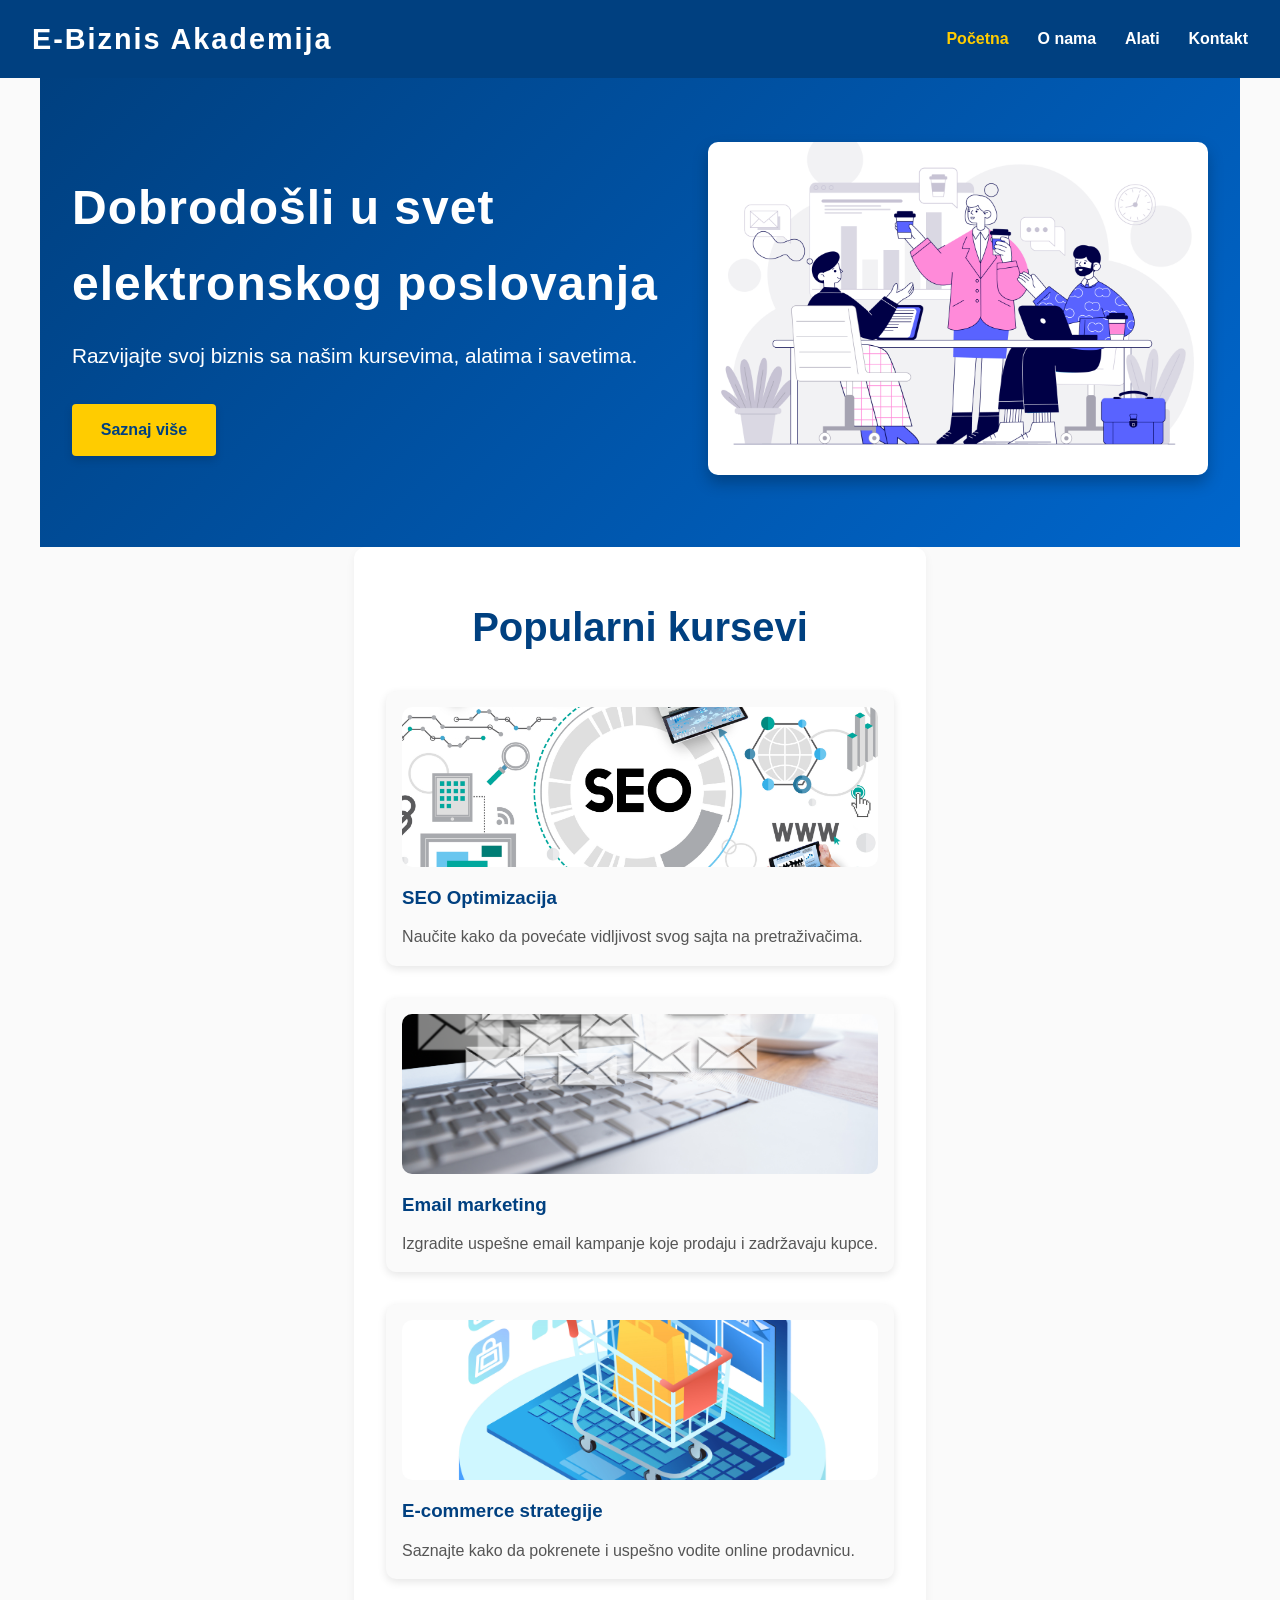
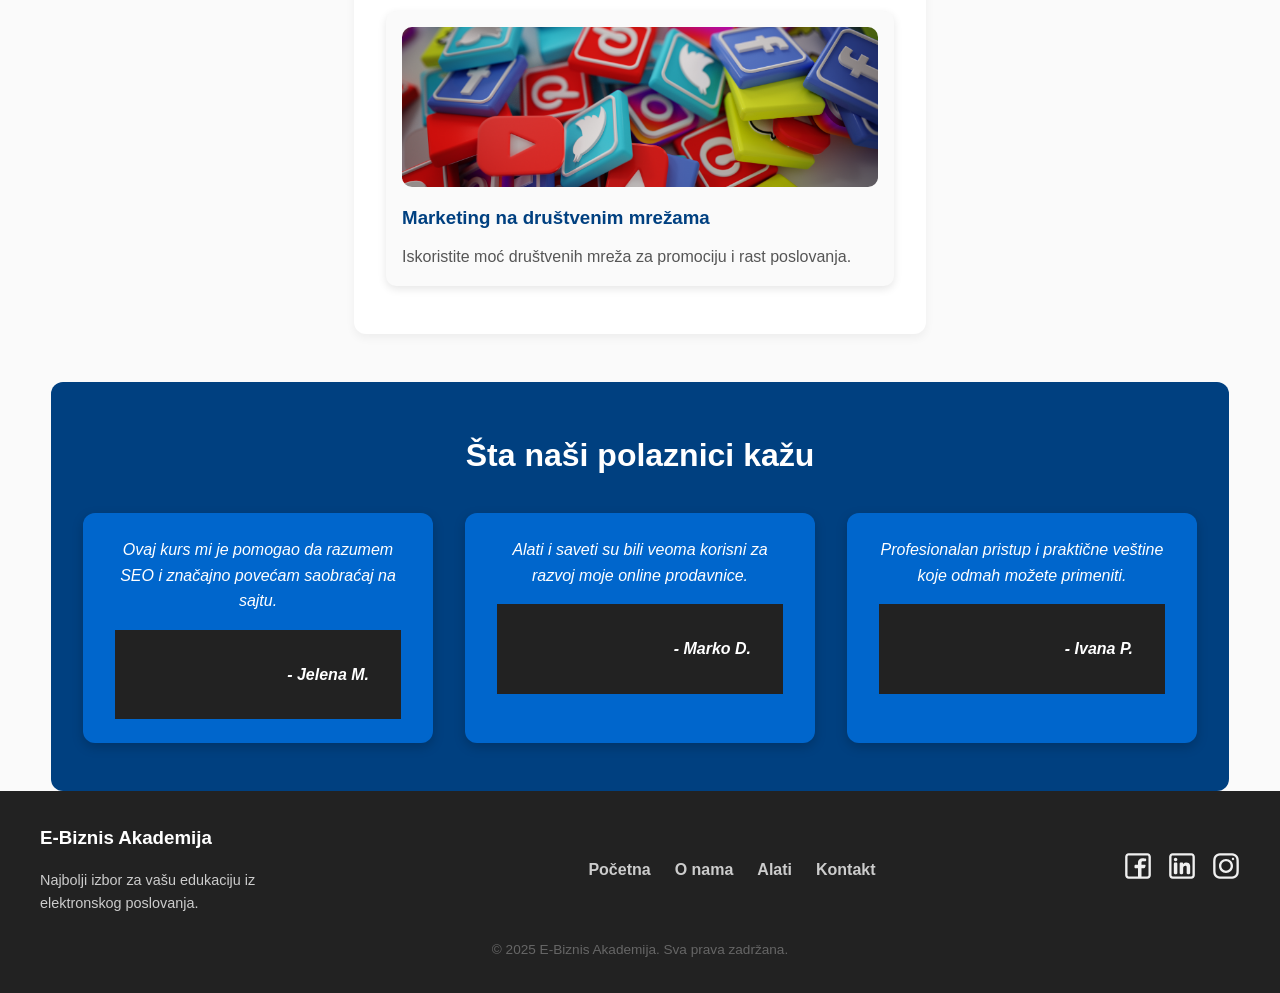
==== commit 7ef7403b: "theme changing" ====
--- a/index.html
+++ b/index.html
@@ -4,86 +4,112 @@
 <head>
     <meta charset="UTF-8" />
     <meta name="viewport" content="width=device-width, initial-scale=1" />
-    <title>MM Web Design | Početna</title>
-    <link rel="stylesheet" href="ress/css/style.css" />
+    <title>E-Biznis Akademija | Početna</title>
+    <meta name="description" content="Platforma za edukaciju iz elektronskog poslovanja, SEO, marketinga i e-commerce." />
+    <meta name="keywords" content="elektronsko poslovanje, e-biznis, SEO, marketing, online kursevi" />
+    <meta name="author" content="E-Biznis Akademija" />
+    <link rel="stylesheet" href="css/style.css" />
 </head>
 
 <body>
-    <header class="site-header">
-        <div class="container header-container">
-            <div class="logo">
-                <h1><span class="highlight">MM</span> Web Design</h1>
-            </div>
-            <nav class="main-nav">
-                <ul class="nav-list">
-                    <li><a href="index.html" class="active">Početna</a></li>
-                    <li><a href="portfolio.html">Portfolio</a></li>
-                    <li><a href="services.html">Servisi</a></li>
-                    <li><a href="about.html">O Nama</a></li>
-                </ul>
-            </nav>
-        </div>
+    <header>
+        <div class="logo">E-Biznis Akademija</div>
+        <nav class="main-nav" id="mainNav">
+            <a href="index.html" class="active">Početna</a>
+            <a href="about.html">O nama</a>
+            <a href="tools.html">Alati</a>
+            <a href="contact.html">Kontakt</a>
+        </nav>
+        <button class="burger" aria-label="Meni" aria-expanded="false" aria-controls="mainNav" onclick="toggleMenu()">
+      <span></span><span></span><span></span>
+    </button>
     </header>
 
-    <section id="showcase" class="showcase-index">
-        <div class="container">
-            <h1>Pristupačni web dizajneri sa dugogodišnjim iskustvom</h1>
-            <p>Mi kreiramo moderne, brze i responzivne sajtove koji odražavaju vašu jedinstvenu viziju i brend.</p>
-            <div class="profiles">
-                <article class="profile">
-                    <img src="ress/img/matej.jpg" alt="Matej Vuković" />
-                    <h2>Matej Vuković</h2>
-                    <p>
-                        <strong>Tehnologije:</strong> HTML5, CSS3, JavaScript (ES6+), React, Vue.js, Angular.<br />
-                        <strong>Alati:</strong> SASS, LESS, TailwindCSS, Webpack, Git.<br />
-                        <strong>Metodologije:</strong> Agile, Scrum, SEO, optimizacija i responzivni dizajn.
-                    </p>
-                </article>
-
-                <article class="profile">
-                    <img src="ress/img/mihajlo.jpg" alt="Mihajlo Glišić" />
-                    <h2>Mihajlo Glišić</h2>
-                    <p>
-                        <strong>Backend:</strong> Node.js, Python, PHP, Java, Ruby.<br />
-                        <strong>Baze podataka:</strong> MySQL, PostgreSQL, MongoDB.<br />
-                        <strong>Cloud & DevOps:</strong> AWS, Docker, Kubernetes, CI/CD, sigurnost i monitoring.
-                    </p>
-                </article>
-            </div>
+    <section class="hero">
+        <div class="hero-text">
+            <h1>Dobrodošli u svet elektronskog poslovanja</h1>
+            <p>Razvijajte svoj biznis sa našim kursevima, alatima i savetima.</p>
+            <a href="about.html" class="btn-primary">Saznaj više</a>
+        </div>
+        <div class="hero-image">
+            <img src="images/hero-business.jpg" alt="Ilustracija elektronskog poslovanja" />
         </div>
     </section>
 
-    <section id="newsletter">
-        <div class="container newsletter-container">
-            <h2>Prijavite se na naše novosti</h2>
-            <form>
-                <input type="email" placeholder="Unesite Email" required />
-                <button type="submit" class="btn">Prijavi se</button>
-            </form>
+    <section class="courses">
+        <h2>Popularni kursevi</h2>
+        <div class="courses-grid">
+            <article class="course-card">
+                <img src="images/seo-course.jpg" alt="SEO kurs" />
+                <h3>SEO Optimizacija</h3>
+                <p>Naučite kako da povećate vidljivost svog sajta na pretraživačima.</p>
+            </article>
+            <article class="course-card">
+                <img src="images/email-marketing.jpg" alt="Email marketing" />
+                <h3>Email marketing</h3>
+                <p>Izgradite uspešne email kampanje koje prodaju i zadržavaju kupce.</p>
+            </article>
+            <article class="course-card">
+                <img src="images/ecommerce.jpg" alt="E-commerce" />
+                <h3>E-commerce strategije</h3>
+                <p>Saznajte kako da pokrenete i uspešno vodite online prodavnicu.</p>
+            </article>
+            <article class="course-card">
+                <img src="images/social-media.jpg" alt="Društvene mreže" />
+                <h3>Marketing na društvenim mrežama</h3>
+                <p>Iskoristite moć društvenih mreža za promociju i rast poslovanja.</p>
+            </article>
         </div>
     </section>
 
-    <section id="features" class="container">
-        <div class="feature-box">
-            <img src="ress/img/h.png" alt="HTML5" />
-            <h3>HTML5 Markup jezik</h3>
-            <p>Standardni jezik za kreiranje web stranica sa podrškom za najnovije funkcionalnosti i medijske sadržaje.</p>
-        </div>
-        <div class="feature-box">
-            <img src="ress/img/c.png" alt="CSS3" />
-            <h3>CSS3 stilizovanje</h3>
-            <p>Napredni stilovi i animacije za vizuelno atraktivne i responzivne dizajne.</p>
-        </div>
-        <div class="feature-box">
-            <img src="ress/img/g.jpg" alt="Grafika" />
-            <h3>Grafički dizajn</h3>
-            <p>Kreativni dizajn vizuelnih elemenata za prepoznatljiv i profesionalan izgled sajta.</p>
+    <section class="testimonials">
+        <h2>Šta naši polaznici kažu</h2>
+        <div class="testimonial-cards">
+            <blockquote>
+                <p>Ovaj kurs mi je pomogao da razumem SEO i značajno povećam saobraćaj na sajtu.</p>
+                <footer>- Jelena M.</footer>
+            </blockquote>
+            <blockquote>
+                <p>Alati i saveti su bili veoma korisni za razvoj moje online prodavnice.</p>
+                <footer>- Marko D.</footer>
+            </blockquote>
+            <blockquote>
+                <p>Profesionalan pristup i praktične veštine koje odmah možete primeniti.</p>
+                <footer>- Ivana P.</footer>
+            </blockquote>
         </div>
     </section>
 
-    <footer class="site-footer">
-        <p>MM Web Design © 2025</p>
+    <footer>
+        <div class="footer-container">
+            <div class="footer-about">
+                <h3>E-Biznis Akademija</h3>
+                <p>Najbolji izbor za vašu edukaciju iz elektronskog poslovanja.</p>
+            </div>
+            <nav class="footer-nav">
+                <a href="index.html">Početna</a>
+                <a href="about.html">O nama</a>
+                <a href="tools.html">Alati</a>
+                <a href="contact.html">Kontakt</a>
+            </nav>
+            <div class="footer-social">
+                <a href="#" aria-label="Facebook"><img src="images/facebook.svg" alt="Facebook" /></a>
+                <a href="#" aria-label="LinkedIn"><img src="images/linkedin.svg" alt="LinkedIn" /></a>
+                <a href="#" aria-label="Instagram"><img src="images/instagram.svg" alt="Instagram" /></a>
+            </div>
+        </div>
+        <p class="copyright">&copy; 2025 E-Biznis Akademija. Sva prava zadržana.</p>
     </footer>
+
+    <script>
+        function toggleMenu() {
+            const nav = document.getElementById('mainNav');
+            const burger = document.querySelector('.burger');
+            nav.classList.toggle('open');
+            const expanded = burger.getAttribute('aria-expanded') === 'true';
+            burger.setAttribute('aria-expanded', !expanded);
+        }
+    </script>
 </body>
 
 </html>
--- a/css/style.css
+++ b/css/style.css
@@ -0,0 +1,567 @@
+* {
+    margin: 0;
+    padding: 0;
+    box-sizing: border-box;
+}
+
+body {
+    font-family: 'Segoe UI', Tahoma, Geneva, Verdana, sans-serif;
+    background-color: #fafafa;
+    color: #222;
+    line-height: 1.6;
+    min-height: 100vh;
+    display: flex;
+    flex-direction: column;
+}
+
+header {
+    background-color: #004080;
+    color: #fff;
+    padding: 1rem 2rem;
+    display: flex;
+    justify-content: space-between;
+    align-items: center;
+    position: sticky;
+    top: 0;
+    z-index: 100;
+}
+
+.logo {
+    font-size: 1.8rem;
+    font-weight: 700;
+    letter-spacing: 2px;
+    user-select: none;
+}
+
+.main-nav {
+    display: flex;
+    gap: 1.8rem;
+}
+
+.main-nav a {
+    color: white;
+    text-decoration: none;
+    font-weight: 600;
+    font-size: 1rem;
+    position: relative;
+    transition: color 0.3s ease;
+}
+
+.main-nav a:hover,
+.main-nav a.active {
+    color: #ffcc00;
+}
+
+.burger {
+    display: none;
+    flex-direction: column;
+    gap: 5px;
+    background: none;
+    border: none;
+    cursor: pointer;
+}
+
+.burger span {
+    display: block;
+    width: 25px;
+    height: 3px;
+    background-color: white;
+    border-radius: 3px;
+    transition: all 0.3s ease;
+}
+
+.hero {
+    display: flex;
+    justify-content: space-between;
+    align-items: center;
+    background: linear-gradient(135deg, #004080, #0066cc);
+    color: white;
+    padding: 4rem 2rem;
+    gap: 2rem;
+    flex-wrap: wrap;
+}
+
+.hero-text {
+    flex: 1 1 400px;
+    animation: fadeInLeft 1s ease forwards;
+}
+
+.hero-text h1 {
+    font-size: 3rem;
+    margin-bottom: 1rem;
+    letter-spacing: 1px;
+}
+
+.hero-text p {
+    font-size: 1.3rem;
+    margin-bottom: 2rem;
+}
+
+.btn-primary {
+    background-color: #ffcc00;
+    color: #004080;
+    padding: 0.8rem 1.8rem;
+    text-decoration: none;
+    font-weight: 700;
+    border-radius: 4px;
+    transition: background-color 0.3s ease;
+    display: inline-block;
+    box-shadow: 0 4px 8px rgba(0, 0, 0, 0.15);
+}
+
+.btn-primary:hover {
+    background-color: #e6b800;
+}
+
+.hero-image {
+    flex: 1 1 400px;
+    animation: fadeInRight 1s ease forwards;
+    max-width: 500px;
+}
+
+.hero-image img {
+    width: 100%;
+    height: auto;
+    border-radius: 10px;
+    box-shadow: 0 8px 15px rgba(0, 0, 0, 0.25);
+}
+
+section {
+    padding: 3rem 2rem;
+    max-width: 1200px;
+    margin: auto;
+}
+
+.courses {
+    background-color: #fff;
+    box-shadow: 0 4px 10px rgb(0 0 0 / 0.05);
+    border-radius: 12px;
+}
+
+.courses h2 {
+    text-align: center;
+    font-size: 2.5rem;
+    margin-bottom: 2rem;
+    color: #004080;
+    font-weight: 700;
+}
+
+.courses-grid {
+    display: grid;
+    grid-template-columns: repeat(auto-fit, minmax(260px, 1fr));
+    gap: 2rem;
+}
+
+.course-card {
+    background: #fafafa;
+    border-radius: 10px;
+    padding: 1rem;
+    box-shadow: 0 3px 8px rgb(0 0 0 / 0.1);
+    display: flex;
+    flex-direction: column;
+    transition: transform 0.3s ease;
+    cursor: pointer;
+}
+
+.course-card:hover {
+    transform: translateY(-10px);
+}
+
+.course-card img {
+    border-radius: 10px;
+    max-height: 160px;
+    object-fit: cover;
+    margin-bottom: 1rem;
+}
+
+.course-card h3 {
+    color: #004080;
+    margin-bottom: 0.7rem;
+}
+
+.course-card p {
+    flex-grow: 1;
+    font-size: 1rem;
+    color: #555;
+}
+
+.testimonials {
+    background-color: #004080;
+    color: white;
+    text-align: center;
+    padding: 3rem 2rem;
+    border-radius: 12px;
+    margin-top: 3rem;
+}
+
+.testimonials h2 {
+    font-size: 2rem;
+    margin-bottom: 2rem;
+    font-weight: 700;
+}
+
+.testimonial-cards {
+    display: flex;
+    gap: 2rem;
+    flex-wrap: wrap;
+    justify-content: center;
+}
+
+.testimonial-cards blockquote {
+    background: #0066cc;
+    border-radius: 12px;
+    padding: 1.5rem 2rem;
+    max-width: 350px;
+    font-style: italic;
+    box-shadow: 0 4px 12px rgb(0 0 0 / 0.2);
+    position: relative;
+    transition: background-color 0.3s ease;
+}
+
+.testimonial-cards blockquote:hover {
+    background: #005bb5;
+}
+
+.testimonial-cards blockquote footer {
+    margin-top: 1rem;
+    font-weight: 700;
+    text-align: right;
+}
+
+footer {
+    background-color: #222;
+    color: white;
+    padding: 2rem;
+    margin-top: auto;
+    user-select: none;
+}
+
+.footer-container {
+    max-width: 1200px;
+    margin: auto;
+    display: flex;
+    justify-content: space-between;
+    flex-wrap: wrap;
+    gap: 2rem;
+    align-items: center;
+}
+
+.footer-about h3 {
+    margin-bottom: 1rem;
+}
+
+.footer-about p {
+    max-width: 300px;
+    font-size: 0.9rem;
+    color: #ccc;
+}
+
+.footer-nav {
+    display: flex;
+    gap: 1.5rem;
+    flex-wrap: wrap;
+}
+
+.footer-nav a {
+    color: #ccc;
+    text-decoration: none;
+    font-weight: 600;
+    transition: color 0.3s ease;
+}
+
+.footer-nav a:hover {
+    color: #ffcc00;
+}
+
+.footer-social a img {
+    width: 28px;
+    filter: invert(1);
+    transition: filter 0.3s ease;
+}
+
+.footer-social a:hover img {
+    filter: invert(0.6) sepia(1) saturate(10) hue-rotate(30deg);
+}
+
+.footer-social {
+    display: flex;
+    gap: 1rem;
+}
+
+footer p.copyright {
+    text-align: center;
+    margin-top: 1.5rem;
+    font-size: 0.85rem;
+    color: #666;
+}
+
+.tools-page {
+    display: flex;
+    max-width: 1200px;
+    margin: 2rem auto;
+    gap: 2rem;
+}
+
+.sidemenu {
+    flex: 0 0 220px;
+    background: #004080;
+    color: white;
+    border-radius: 10px;
+    padding: 1rem;
+    height: fit-content;
+    box-shadow: 0 6px 18px rgb(0 64 128 / 0.3);
+}
+
+.sidemenu nav ul {
+    list-style: none;
+}
+
+.sidemenu nav ul li {
+    margin-bottom: 1.2rem;
+}
+
+.sidemenu nav ul li a {
+    color: white;
+    font-weight: 600;
+    text-decoration: none;
+    font-size: 1.1rem;
+    padding: 0.3rem 0.5rem;
+    display: block;
+    border-radius: 6px;
+    transition: background-color 0.3s ease;
+}
+
+.sidemenu nav ul li a.active,
+.sidemenu nav ul li a:hover {
+    background-color: #ffcc00;
+    color: #004080;
+}
+
+.tools-content {
+    flex-grow: 1;
+    background: #fff;
+    padding: 2rem;
+    border-radius: 12px;
+    box-shadow: 0 6px 18px rgb(0 0 0 / 0.1);
+    min-height: 350px;
+}
+
+.tool-section {
+    display: none;
+    animation: fadeIn 0.5s ease forwards;
+}
+
+.tool-section.active {
+    display: block;
+}
+
+.contact-page {
+    max-width: 600px;
+    margin: 3rem auto 5rem;
+    padding: 1rem 2rem;
+    background: white;
+    border-radius: 12px;
+    box-shadow: 0 6px 15px rgb(0 0 0 / 0.1);
+}
+
+.contact-page h1 {
+    color: #004080;
+    margin-bottom: 2rem;
+    font-weight: 700;
+    font-size: 2rem;
+    text-align: center;
+}
+
+.contact-form label,
+.contact-form legend {
+    display: block;
+    font-weight: 600;
+    margin-bottom: 0.3rem;
+    color: #004080;
+}
+
+.contact-form input[type="text"],
+.contact-form input[type="email"],
+.contact-form select,
+.contact-form textarea {
+    width: 100%;
+    padding: 0.7rem 1rem;
+    margin-bottom: 1.5rem;
+    border: 1px solid #004080;
+    border-radius: 6px;
+    font-size: 1rem;
+    transition: border-color 0.3s ease;
+}
+
+.contact-form input[type="text"]:focus,
+.contact-form input[type="email"]:focus,
+.contact-form select:focus,
+.contact-form textarea:focus {
+    outline: none;
+    border-color: #ffcc00;
+    box-shadow: 0 0 5px #ffcc00;
+}
+
+.contact-form fieldset {
+    border: none;
+    margin-bottom: 1.5rem;
+    padding-left: 0;
+}
+
+.contact-form label>input[type="radio"],
+.contact-form label>input[type="checkbox"] {
+    margin-right: 0.5rem;
+    transform: scale(1.2);
+    vertical-align: middle;
+}
+
+.contact-form button {
+    background-color: #004080;
+    color: white;
+    padding: 0.8rem 2rem;
+    font-size: 1.1rem;
+    font-weight: 700;
+    border: none;
+    border-radius: 8px;
+    cursor: pointer;
+    transition: background-color 0.3s ease;
+    display: block;
+    margin: auto;
+    box-shadow: 0 6px 15px rgb(0 64 128 / 0.5);
+}
+
+.contact-form button:hover {
+    background-color: #002a5c;
+}
+
+.about-hero,
+.mission-vision,
+.our-team,
+.timeline {
+    padding: 60px 20px;
+    max-width: 1200px;
+    margin: auto;
+}
+
+.grid-two {
+    display: grid;
+    grid-template-columns: repeat(auto-fit, minmax(280px, 1fr));
+    gap: 30px;
+}
+
+.team-card img {
+    width: 15%;
+    border-radius: 12px;
+    margin-top: 10px;
+    margin-bottom: 10px;
+}
+
+.timeline-list {
+    list-style: none;
+    padding-left: 0;
+    line-height: 1.8em;
+}
+
+.fade-in.delay {
+    animation-delay: 0.5s;
+}
+
+.scale-hover {
+    transition: transform 0.3s ease;
+}
+
+.scale-hover:hover {
+    transform: scale(1.05);
+}
+
+.about-hero,
+.mission-vision,
+.our-team,
+.values-section,
+.history-section,
+.timeline {
+    padding: 2rem;
+    background-color: #f9f9f9;
+    margin-top: 2rem;
+    border-radius: 10px;
+    box-shadow: 0 2px 6px rgba(0, 0, 0, 0.1);
+}
+
+@keyframes fadeInLeft {
+    from {
+        opacity: 0;
+        transform: translateX(-40px);
+    }
+    to {
+        opacity: 1;
+        transform: translateX(0);
+    }
+}
+
+@keyframes fadeInRight {
+    from {
+        opacity: 0;
+        transform: translateX(40px);
+    }
+    to {
+        opacity: 1;
+        transform: translateX(0);
+    }
+}
+
+@keyframes fadeIn {
+    from {
+        opacity: 0;
+    }
+    to {
+        opacity: 1;
+    }
+}
+
+@media (max-width: 1024px) {
+    .hero {
+        flex-direction: column;
+    }
+    .hero-image,
+    .hero-text {
+        flex: unset;
+        width: 100%;
+        max-width: 600px;
+        margin: auto;
+    }
+    .tools-page {
+        flex-direction: column;
+    }
+    .sidemenu {
+        width: 100%;
+        order: 2;
+        margin-top: 1rem;
+    }
+    .tools-content {
+        order: 1;
+    }
+}
+
+@media (max-width: 768px) {
+    .main-nav {
+        position: absolute;
+        top: 64px;
+        right: 0;
+        background-color: #004080;
+        flex-direction: column;
+        width: 200px;
+        padding: 1rem;
+        border-radius: 0 0 0 10px;
+        display: none;
+        z-index: 200;
+    }
+    .main-nav.open {
+        display: flex;
+    }
+    .burger {
+        display: flex;
+    }
+    .tools-page {
+        padding: 0 1rem;
+    }
+}
